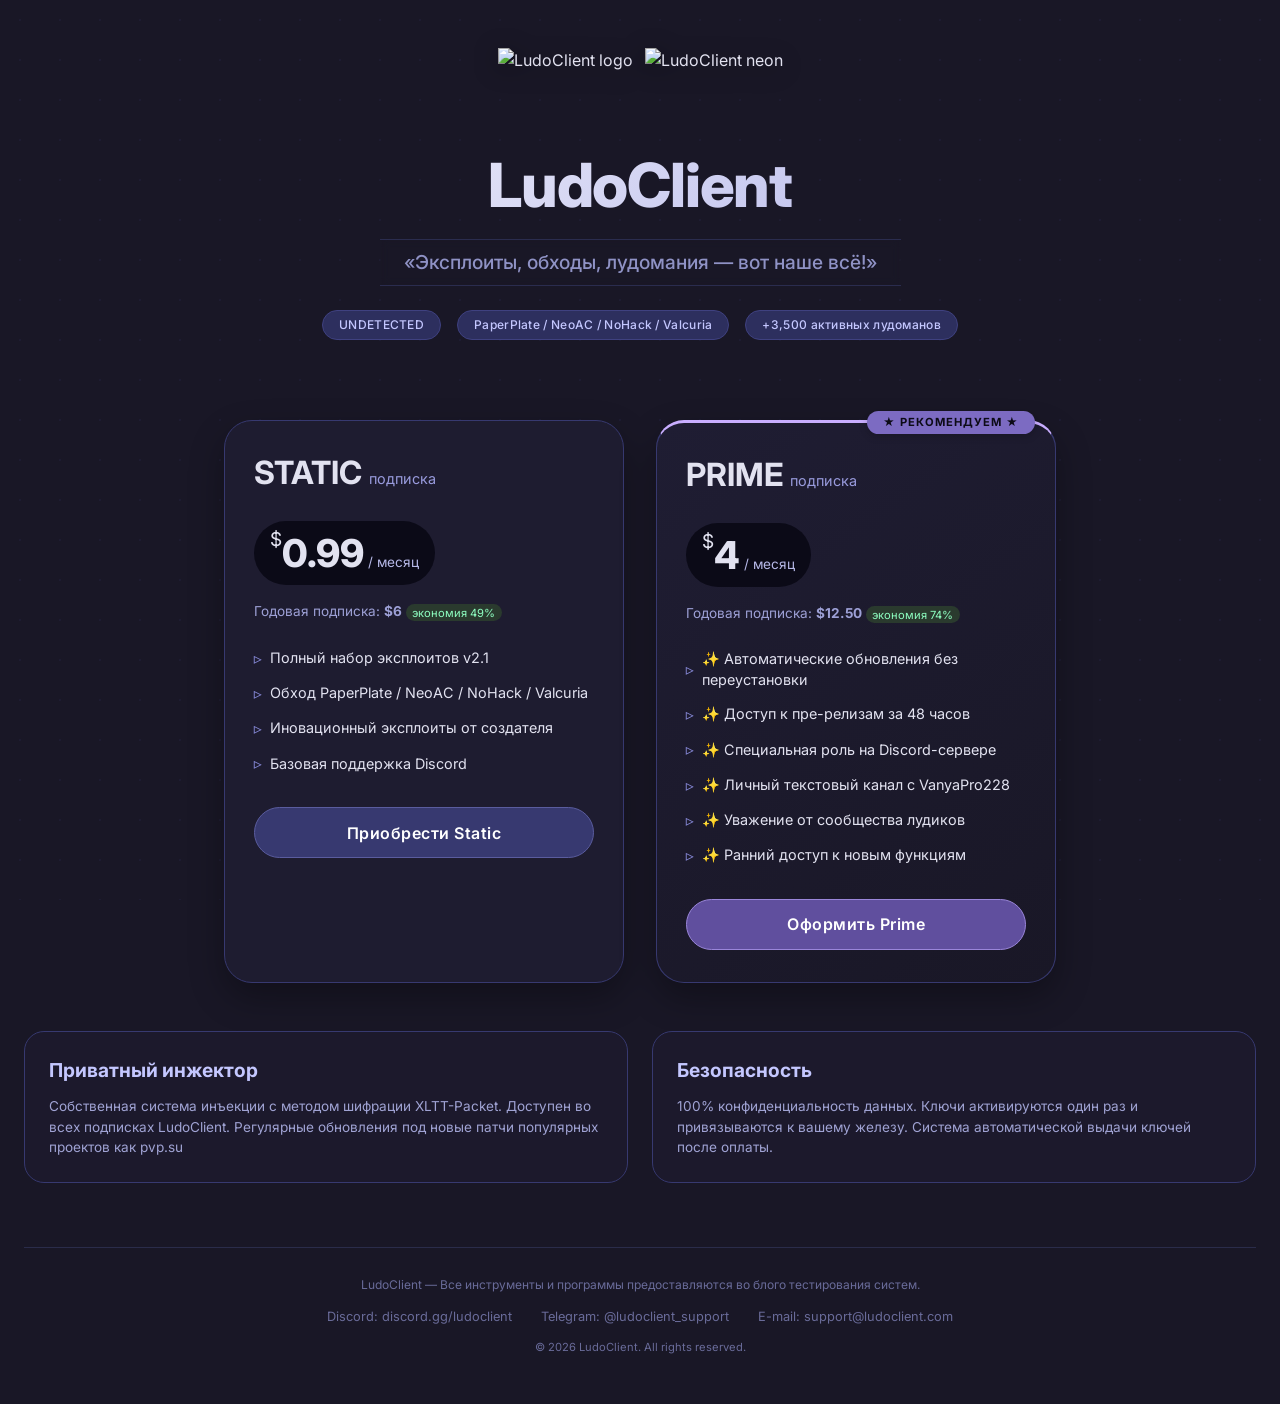
==== index.html @ f054c4cf "HTML" ====
<!DOCTYPE html>
<html lang="ru">
<head>
    <meta charset="UTF-8">
    <meta name="viewport" content="width=device-width, initial-scale=1.0">
    <title>LudoClient — официальный сайт</title>
    <meta name="description" content="LudoClient — эксплоиты, обходы античитов и уникальный софт для игр. Приобрети подписку с расширенными возможностями.">
    <link rel="icon" type="image/png" href="https://raw.githubusercontent.com/ludoclient/ludoclient/refs/heads/main/static.png">
    <link rel="stylesheet" href="sss.css">
    <link href="https://fonts.googleapis.com/css2?family=Inter:opsz,wght@14..32,400;14..32,500;14..32,600;14..32,700;14..32,800&display=swap" rel="stylesheet">
</head>
<body>
<div class="container">
    <header class="hero">
        <div class="logo-wrapper">
            <img src="https://raw.githubusercontent.com/ludoclient/ludoclient/refs/heads/main/static.png" alt="LudoClient logo" class="logo-main">
            <img src="https://raw.githubusercontent.com/ludoclient/ludoclient/refs/heads/main/neon.png" alt="LudoClient neon" class="logo-neon">
        </div>
        <h1>LudoClient</h1>
        <p class="slogan">«Эксплоиты, обходы, лудомания — вот наше всё!»</p>
        <div class="badge-group">
            <span class="badge">UNDETECTED</span>
            <span class="badge">PaperPlate / NeoAC / NoHack / Valcuria</span>
            <span class="badge">+3,500 активных лудоманов</span>
        </div>
    </header>

    <div class="pricing-grid">
        <div class="plan-card">
            <div class="plan-header">
                <h2>STATIC <span class="light">подписка</span></h2>
                <div class="price-tag">
                    <span class="currency">$</span><span class="price-num">0.99</span>
                    <span class="period">/ месяц</span>
                </div>
                <div class="annual-price">Годовая подписка: <strong>$6</strong> <span class="save">экономия 49%</span></div>
            </div>
            <ul class="features">
                <li>Полный набор эксплоитов v2.1</li>
                <li>Обход PaperPlate / NeoAC / NoHack / Valcuria</li>
                <li>Иновационный эксплоиты от создателя</li>
                <li>Базовая поддержка Discord</li>
            </ul>
            <button class="buy-btn" data-type="static" data-monthly="0.99" data-yearly="6">Приобрести Static</button>
        </div>

        <div class="plan-card prime">
            <div class="prime-ribbon">★ РЕКОМЕНДУЕМ ★</div>
            <div class="plan-header">
                <h2>PRIME <span class="light">подписка</span></h2>
                <div class="price-tag">
                    <span class="currency">$</span><span class="price-num">4</span>
                    <span class="period">/ месяц</span>
                </div>
                <div class="annual-price">Годовая подписка: <strong>$12.50</strong> <span class="save">экономия 74%</span></div>
            </div>
            <ul class="features">
                <li>✨ Автоматические обновления без переустановки</li>
                <li>✨ Доступ к пре-релизам за 48 часов</li>
                <li>✨ Специальная роль на Discord-сервере</li>
                <li>✨ Личный текстовый канал с VanyaPro228</li>
                <li>✨ Уважение от сообщества лудиков</li>
                <li>✨ Ранний доступ к новым функциям</li>
            </ul>
            <button class="buy-btn prime-btn" data-type="prime" data-monthly="4" data-yearly="12.50">Оформить Prime</button>
        </div>
    </div>

    <div class="info-section">
        <div class="info-card">
            <h3>Приватный инжектор</h3>
            <p>Собственная система инъекции с методом шифрации XLTT-Packet. Доступен во всех подписках LudoClient. Регулярные обновления под новые патчи популярных проектов как pvp.su</p>
        </div>
        <div class="info-card">
            <h3>Безопасность</h3>
            <p>100% конфиденциальность данных. Ключи активируются один раз и привязываются к вашему железу. Система автоматической выдачи ключей после оплаты.</p>
        </div>
    </div>

    <footer class="footer">
        <p>LudoClient — Все инструменты и программы предоставляются во блого тестирования систем.</p>
        <div class="social-links">
            <span>Discord: discord.gg/ludoclient</span>
            <span>Telegram: @ludoclient_support</span>
            <span>E-mail: support@ludoclient.com</span>
        </div>
        <p class="copyright">© 2026 LudoClient. All rights reserved.</p>
    </footer>
</div>

<div id="paymentModal" class="modal">
    <div class="modal-content">
        <span class="close-modal">&times;</span>
        <h3>Оформление подписки</h3>
        <p class="modal-sub">Заполните данные для оплаты. После успешного платежа ключ будет сгенерирован автоматически.</p>
        <form id="paymentForm">
            <div class="input-group">
                <label>Имя держателя карты</label>
                <input type="text" id="cardName" placeholder="IVAN IVANOV" autocomplete="off" required>
            </div>
            <div class="input-group">
                <label>Номер карты</label>
                <input type="text" id="cardNumber" maxlength="19" placeholder="4242 4242 4242 4242" required>
            </div>
            <div class="row-flex">
                <div class="input-group half">
                    <label>Срок действия (MM/YY)</label>
                    <input type="text" id="expiry" placeholder="12/28" maxlength="5" required>
                </div>
                <div class="input-group half">
                    <label>CVV / CVC</label>
                    <input type="password" id="cvv" maxlength="4" placeholder="123" required>
                </div>
            </div>
            <div class="plan-selector">
                <label>Подписка</label>
                <select id="planSelect"></select>
            </div>
            <div id="paymentAmount" class="payment-amount"></div>
            <button type="submit" class="generate-key-btn" id="payButton">Оплатить и получить ключ</button>
        </form>
        <div id="keyResult" class="key-result hidden">
            <div class="key-success-icon">✓</div>
            <p>Платеж успешно обработан!</p>
            <p class="key-label">Ваш лицензионный ключ LudoClient:</p>
            <code id="generatedKey">ludik://GG.xxxxxxxxxxxxxxxxxxxxxxxxxxxxxx</code>
            <button id="copyKeyBtn" class="copy-btn">Копировать ключ в буфер</button>
            <p class="key-warning">Сохраните ключ. Он будет активирован при первом входе в лаунчер.</p>
        </div>
    </div>
</div>

<script src="lox.js"></script>
</body>
</html>
---- sss.css ----
* {
    margin: 0;
    padding: 0;
    box-sizing: border-box;
}

body {
    background-color: #191726;
    font-family: 'Inter', 'Segoe UI', system-ui, -apple-system, sans-serif;
    color: #e2e2f0;
    line-height: 1.5;
    overflow-x: hidden;
}

body::before {
    content: "";
    position: fixed;
    top: 0;
    left: 0;
    width: 100%;
    height: 100%;
    background-image: radial-gradient(rgba(55, 57, 112, 0.15) 1px, transparent 1px);
    background-size: 40px 40px;
    pointer-events: none;
    z-index: 0;
}

.container {
    max-width: 1280px;
    margin: 0 auto;
    padding: 2rem 1.5rem 3rem;
    position: relative;
    z-index: 2;
}

.hero {
    text-align: center;
    margin-bottom: 4rem;
    padding: 1rem 0;
}

.logo-wrapper {
    display: flex;
    justify-content: center;
    gap: 0.75rem;
    margin-bottom: 1.5rem;
    flex-wrap: wrap;
}

.logo-wrapper img {
    height: 68px;
    width: auto;
    filter: drop-shadow(0 4px 12px rgba(0, 0, 0, 0.4));
    transition: transform 0.2s ease;
}

.logo-wrapper img:hover {
    transform: scale(1.02);
}

h1 {
    font-size: 3.8rem;
    font-weight: 800;
    letter-spacing: -0.02em;
    background: linear-gradient(135deg, #ffffff 0%, #a7a9e6 100%);
    -webkit-background-clip: text;
    background-clip: text;
    color: transparent;
    margin-bottom: 0.5rem;
}

.slogan {
    font-size: 1.2rem;
    color: #8f92c5;
    border-top: 1px solid #2a2c4e;
    border-bottom: 1px solid #2a2c4e;
    display: inline-block;
    padding: 0.5rem 1.5rem;
    backdrop-filter: blur(4px);
    font-weight: 500;
}

.badge-group {
    display: flex;
    justify-content: center;
    gap: 1rem;
    margin-top: 1.5rem;
    flex-wrap: wrap;
}

.badge {
    background: #2d2f5e;
    padding: 0.3rem 1rem;
    border-radius: 100px;
    font-size: 0.75rem;
    font-weight: 500;
    letter-spacing: 0.3px;
    color: #c4c7ff;
    border: 1px solid #3f4180;
}

/* Pricing Cards */
.pricing-grid {
    display: flex;
    flex-wrap: wrap;
    gap: 2rem;
    justify-content: center;
    margin: 3rem 0 3rem;
}

.plan-card {
    background: #1e1c30;
    border-radius: 28px;
    padding: 1.8rem 1.8rem 2rem;
    width: 100%;
    max-width: 400px;
    transition: transform 0.2s, box-shadow 0.2s;
    border: 1px solid #373970;
    box-shadow: 0 15px 35px rgba(0, 0, 0, 0.3);
    position: relative;
}

.plan-card:hover {
    transform: translateY(-5px);
    border-color: #5d60b0;
    box-shadow: 0 25px 40px rgba(0, 0, 0, 0.4);
}

.plan-card.prime {
    border-top: 3px solid #c9aeff;
    background: linear-gradient(145deg, #1f1d33 0%, #191726 100%);
}

.prime-ribbon {
    position: absolute;
    top: -12px;
    right: 20px;
    background: #7c6bc2;
    color: #0c0b16;
    padding: 0.2rem 1rem;
    border-radius: 40px;
    font-size: 0.7rem;
    font-weight: 700;
    letter-spacing: 1px;
    box-shadow: 0 2px 8px rgba(0, 0, 0, 0.2);
}

.plan-header h2 {
    font-size: 2rem;
    font-weight: 700;
    margin-bottom: 1rem;
}

.light {
    font-weight: 400;
    color: #999bdd;
    font-size: 0.9rem;
}

.price-tag {
    background: #0b0a17;
    display: inline-block;
    padding: 0.2rem 1rem;
    border-radius: 40px;
    margin: 0.5rem 0;
}

.currency {
    font-size: 1.2rem;
    vertical-align: top;
}
.price-num {
    font-size: 2.4rem;
    font-weight: 800;
}
.period {
    font-size: 0.85rem;
    color: #b7b9e8;
}

.annual-price {
    font-size: 0.85rem;
    color: #9da0d6;
    margin: 0.5rem 0 1rem;
}
.save {
    color: #8effc1;
    font-size: 0.7rem;
    background: #2a3a2e;
    padding: 0.1rem 0.4rem;
    border-radius: 20px;
}

.features {
    list-style: none;
    margin: 1.5rem 0 2rem;
    padding: 0;
}

.features li {
    margin-bottom: 0.7rem;
    font-size: 0.9rem;
    display: flex;
    align-items: center;
    gap: 0.5rem;
}

.features li::before {
    content: "▹";
    color: #898bdb;
    font-size: 1rem;
}

.buy-btn {
    width: 100%;
    background: #373970;
    border: none;
    color: white;
    font-weight: 600;
    padding: 0.9rem 0;
    border-radius: 60px;
    font-size: 1rem;
    cursor: pointer;
    transition: all 0.2s;
    font-family: inherit;
    letter-spacing: 0.5px;
    border: 1px solid #5a5c9e;
}

.buy-btn:hover {
    background: #4a4c8c;
    transform: scale(0.98);
}

.prime-btn {
    background: #604f9e;
    border-color: #9a86da;
}

.info-section {
    display: flex;
    flex-wrap: wrap;
    gap: 1.5rem;
    margin: 3rem 0;
    justify-content: center;
}

.info-card {
    background: rgba(30, 28, 48, 0.7);
    border: 1px solid #373970;
    border-radius: 20px;
    padding: 1.5rem;
    flex: 1;
    min-width: 250px;
    backdrop-filter: blur(4px);
}

.info-card h3 {
    font-size: 1.2rem;
    margin-bottom: 0.75rem;
    color: #c4c7ff;
}

.info-card p {
    font-size: 0.85rem;
    color: #a0a3d4;
    line-height: 1.5;
}

.modal {
    display: none;
    position: fixed;
    top: 0;
    left: 0;
    width: 100%;
    height: 100%;
    background: rgba(8, 7, 18, 0.95);
    backdrop-filter: blur(12px);
    align-items: center;
    justify-content: center;
    z-index: 1000;
}

.modal-content {
    background: #1b1930;
    border: 1px solid #44467c;
    border-radius: 32px;
    max-width: 520px;
    width: 90%;
    padding: 2rem 1.8rem;
    position: relative;
    box-shadow: 0 30px 40px rgba(0, 0, 0, 0.5);
}

.close-modal {
    position: absolute;
    top: 18px;
    right: 24px;
    font-size: 28px;
    font-weight: 300;
    cursor: pointer;
    color: #9092cc;
    transition: color 0.15s;
}

.close-modal:hover {
    color: white;
}

.modal-content h3 {
    font-size: 1.7rem;
    font-weight: 600;
    margin-bottom: 0.5rem;
}

.modal-sub {
    color: #a9abdf;
    margin-bottom: 1.5rem;
    font-size: 0.85rem;
}

.input-group {
    margin-bottom: 1.2rem;
}

.input-group label {
    display: block;
    font-size: 0.75rem;
    font-weight: 500;
    text-transform: uppercase;
    letter-spacing: 0.5px;
    margin-bottom: 0.3rem;
    color: #bcbef5;
}

.input-group input, .plan-selector select {
    width: 100%;
    background: #10101f;
    border: 1px solid #35376b;
    padding: 0.75rem 1rem;
    border-radius: 14px;
    color: white;
    font-size: 0.95rem;
    outline: none;
    transition: 0.2s;
}

.input-group input:focus, .plan-selector select:focus {
    border-color: #8b7cd9;
    box-shadow: 0 0 0 2px rgba(114, 93, 186, 0.3);
}

.row-flex {
    display: flex;
    gap: 1rem;
}

.half {
    flex: 1;
}

.plan-selector {
    margin: 1rem 0 1rem;
}

.plan-selector select {
    margin-top: 0.3rem;
    background: #10101f;
    cursor: pointer;
}

.payment-amount {
    background: #0a091b;
    border-radius: 12px;
    padding: 0.75rem;
    text-align: center;
    margin: 1rem 0;
    font-weight: 600;
    color: #c4ffb0;
    font-size: 1.1rem;
}

.generate-key-btn {
    background: #2e2d62;
    border: none;
    width: 100%;
    padding: 0.9rem;
    border-radius: 60px;
    font-weight: 700;
    color: white;
    font-size: 1rem;
    cursor: pointer;
    transition: background 0.2s;
    font-family: inherit;
    margin-top: 0.5rem;
}

.generate-key-btn:hover {
    background: #45477b;
}

.key-result {
    margin-top: 1.5rem;
    background: #0a091b;
    border-radius: 20px;
    padding: 1.2rem;
    text-align: center;
    border-left: 4px solid #70ffb0;
}

.key-success-icon {
    font-size: 2rem;
    color: #70ffb0;
    margin-bottom: 0.5rem;
}

.key-result p {
    margin-bottom: 0.5rem;
}

.key-label {
    font-size: 0.8rem;
    color: #a0a3d4;
    margin-top: 0.5rem;
}

.key-result code {
    display: block;
    background: #00000055;
    padding: 0.7rem;
    border-radius: 16px;
    font-family: 'Monaco', 'Courier New', monospace;
    font-size: 0.8rem;
    word-break: break-all;
    margin: 0.8rem 0;
    color: #c6ffbc;
    border: 1px solid #3c3e6e;
}

.copy-btn {
    background: #2b2c52;
    border: none;
    padding: 0.5rem 1.2rem;
    border-radius: 30px;
    color: white;
    font-size: 0.8rem;
    cursor: pointer;
    transition: 0.15s;
}

.copy-btn:hover {
    background: #3f4180;
}

.key-warning {
    font-size: 0.7rem;
    color: #797baa;
    margin-top: 0.8rem;
}

.footer {
    margin-top: 4rem;
    text-align: center;
    font-size: 0.75rem;
    color: #696b99;
    border-top: 1px solid #2a2c4a;
    padding-top: 1.8rem;
}

.social-links {
    display: flex;
    justify-content: center;
    gap: 1.8rem;
    margin: 0.8rem 0;
    flex-wrap: wrap;
    font-size: 0.8rem;
}

.copyright {
    margin-top: 0.5rem;
    font-size: 0.7rem;
}

.hidden {
    display: none;
}
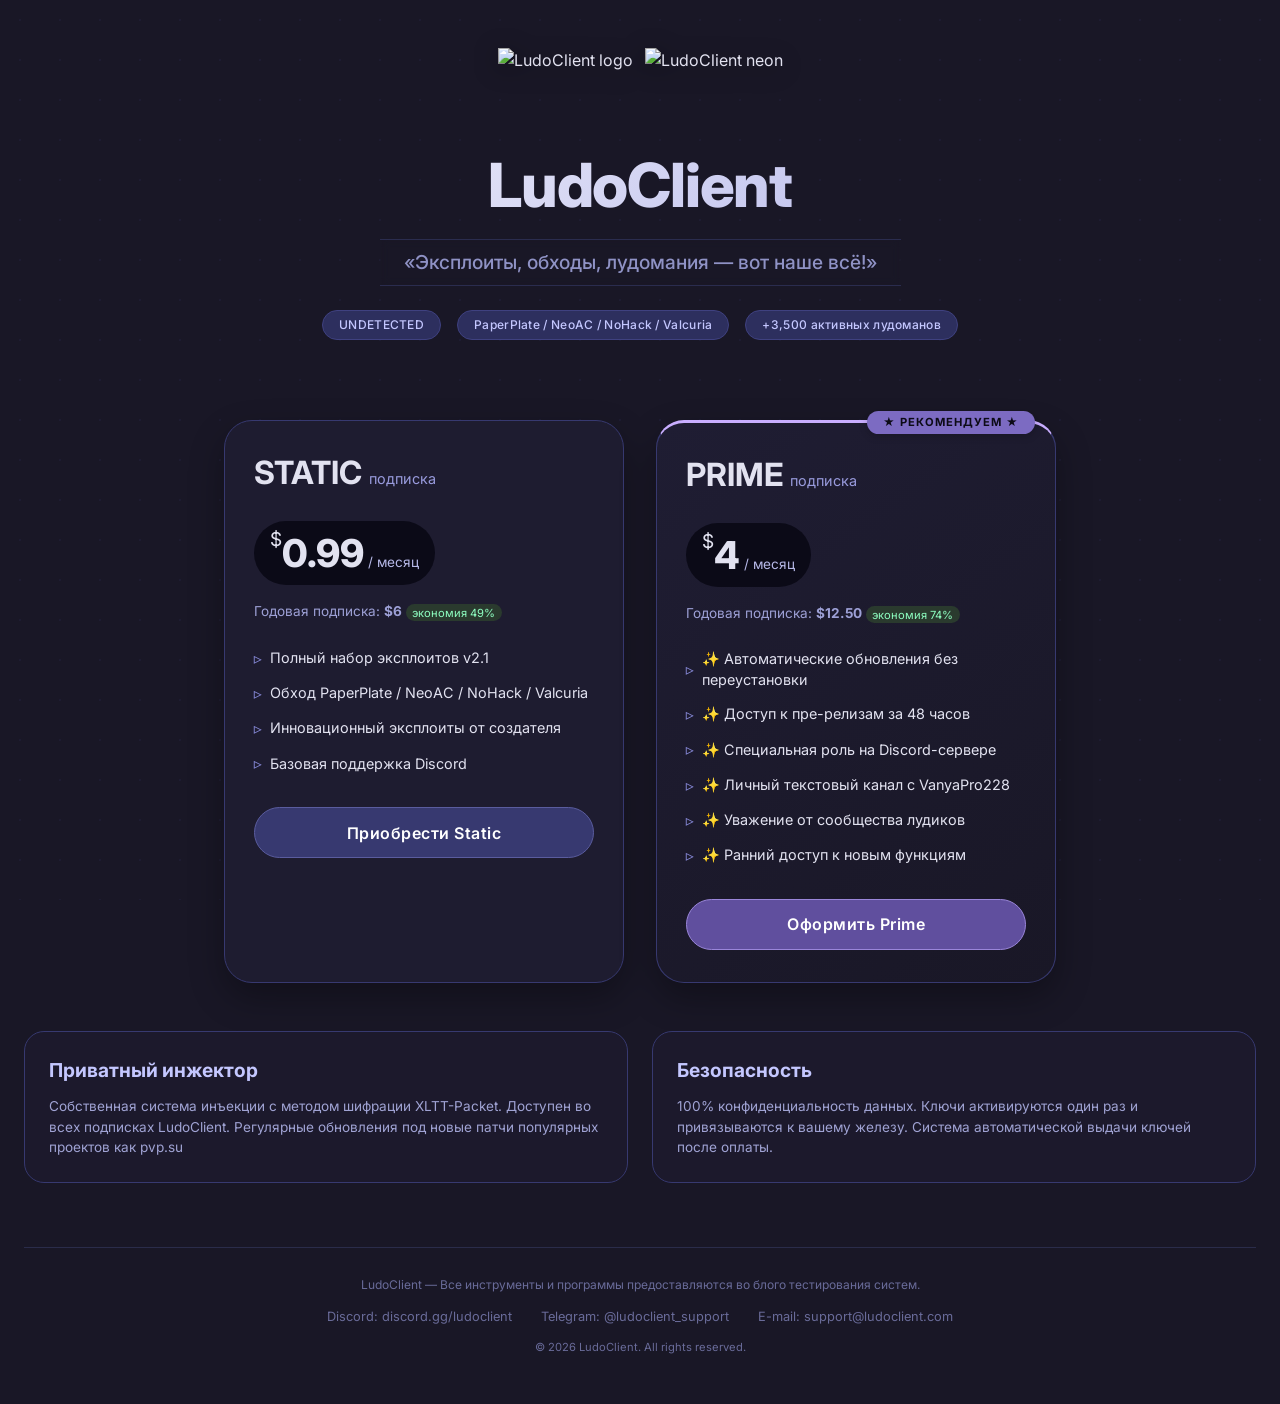
==== commit 838786f1: "HTML" ====
--- a/index.html
+++ b/index.html
@@ -5,7 +5,7 @@
     <meta name="viewport" content="width=device-width, initial-scale=1.0">
     <title>LudoClient — официальный сайт</title>
     <meta name="description" content="LudoClient — эксплоиты, обходы античитов и уникальный софт для игр. Приобрети подписку с расширенными возможностями.">
-    <link rel="icon" type="image/png" href="https://raw.githubusercontent.com/ludoclient/ludoclient/refs/heads/main/static.png">
+    <link rel="icon" type="image/png" href="https://raw.githubusercontent.com/ludoclient/ludoclient/refs/heads/main/neon.png">
     <link rel="stylesheet" href="sss.css">
     <link href="https://fonts.googleapis.com/css2?family=Inter:opsz,wght@14..32,400;14..32,500;14..32,600;14..32,700;14..32,800&display=swap" rel="stylesheet">
 </head>
@@ -38,7 +38,7 @@
             <ul class="features">
                 <li>Полный набор эксплоитов v2.1</li>
                 <li>Обход PaperPlate / NeoAC / NoHack / Valcuria</li>
-                <li>Иновационный эксплоиты от создателя</li>
+                <li>Инновационный эксплоиты от создателя</li>
                 <li>Базовая поддержка Discord</li>
             </ul>
             <button class="buy-btn" data-type="static" data-monthly="0.99" data-yearly="6">Приобрести Static</button>
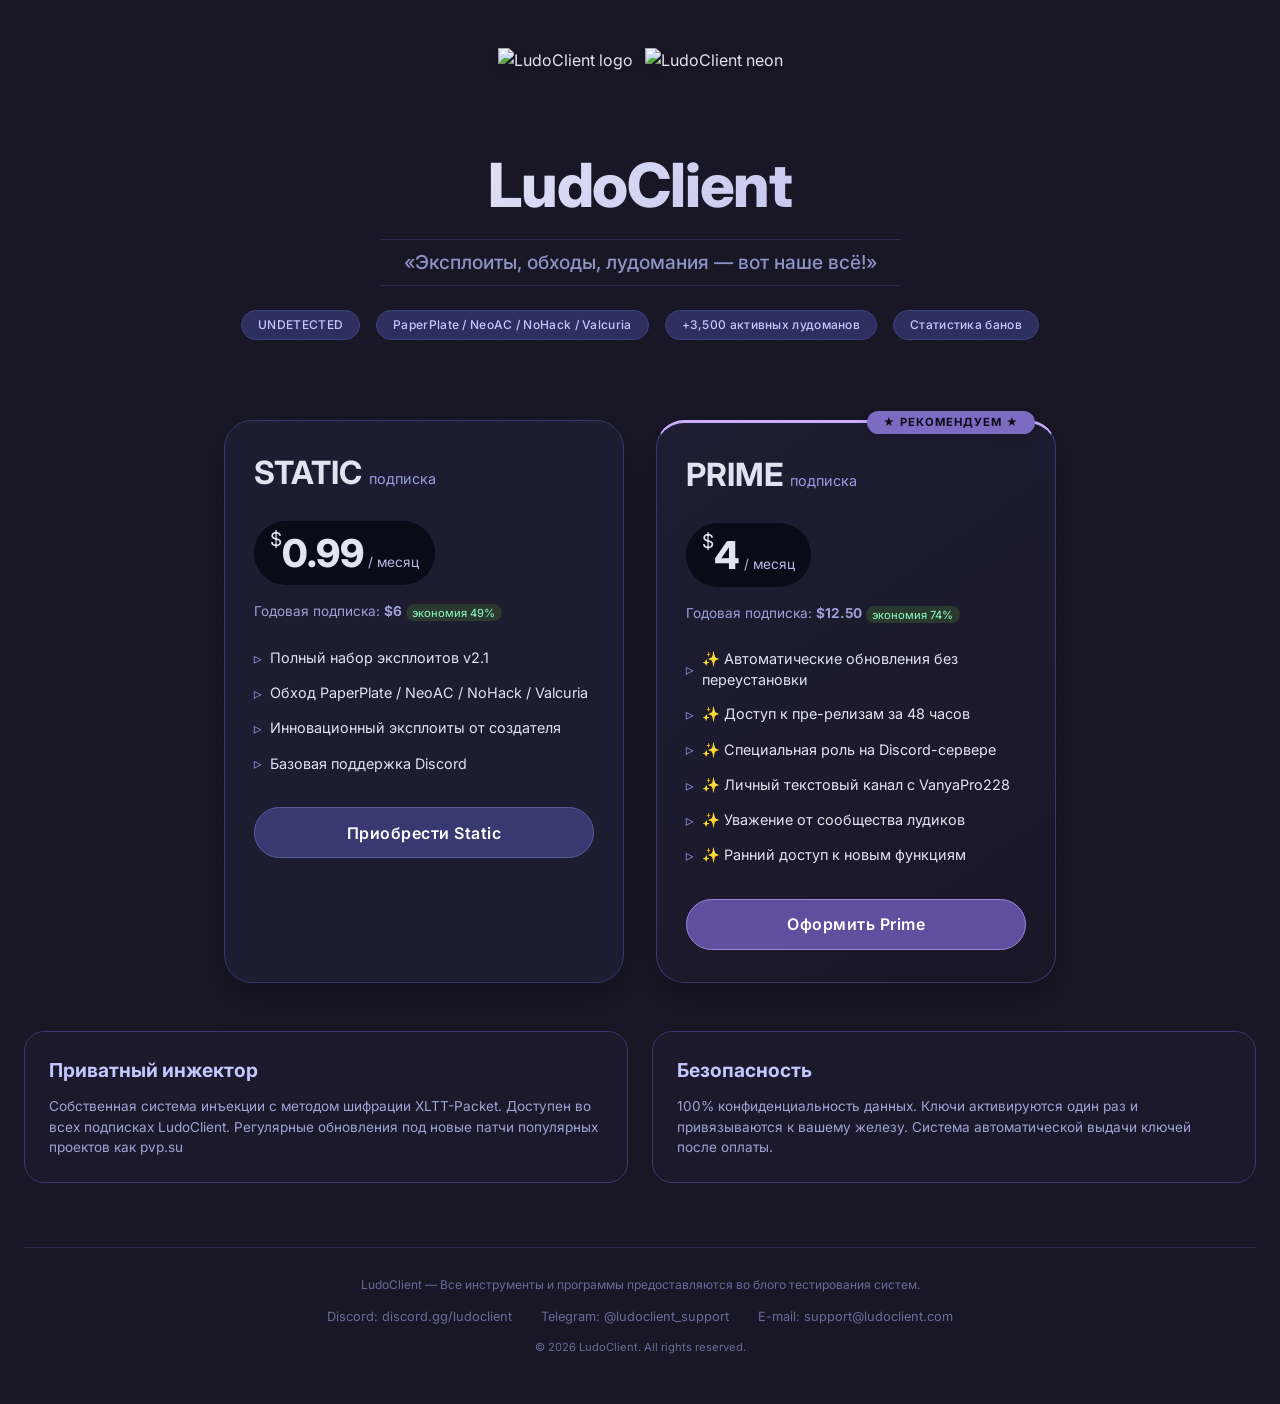
==== commit 1d81f9f6: "." ====
--- a/index.html
+++ b/index.html
@@ -22,6 +22,7 @@
             <span class="badge">UNDETECTED</span>
             <span class="badge">PaperPlate / NeoAC / NoHack / Valcuria</span>
             <span class="badge">+3,500 активных лудоманов</span>
+            <span class="badge"><a href="/ban-stat" style="color: inherit; text-decoration: none;">Статистика банов</a></span>
         </div>
     </header>
 
@@ -90,7 +91,7 @@
 
 <div id="paymentModal" class="modal">
     <div class="modal-content">
-        <span class="close-modal">&times;</span>
+        <span class="close-modal">×</span>
         <h3>Оформление подписки</h3>
         <p class="modal-sub">Заполните данные для оплаты. После успешного платежа ключ будет сгенерирован автоматически.</p>
         <form id="paymentForm">
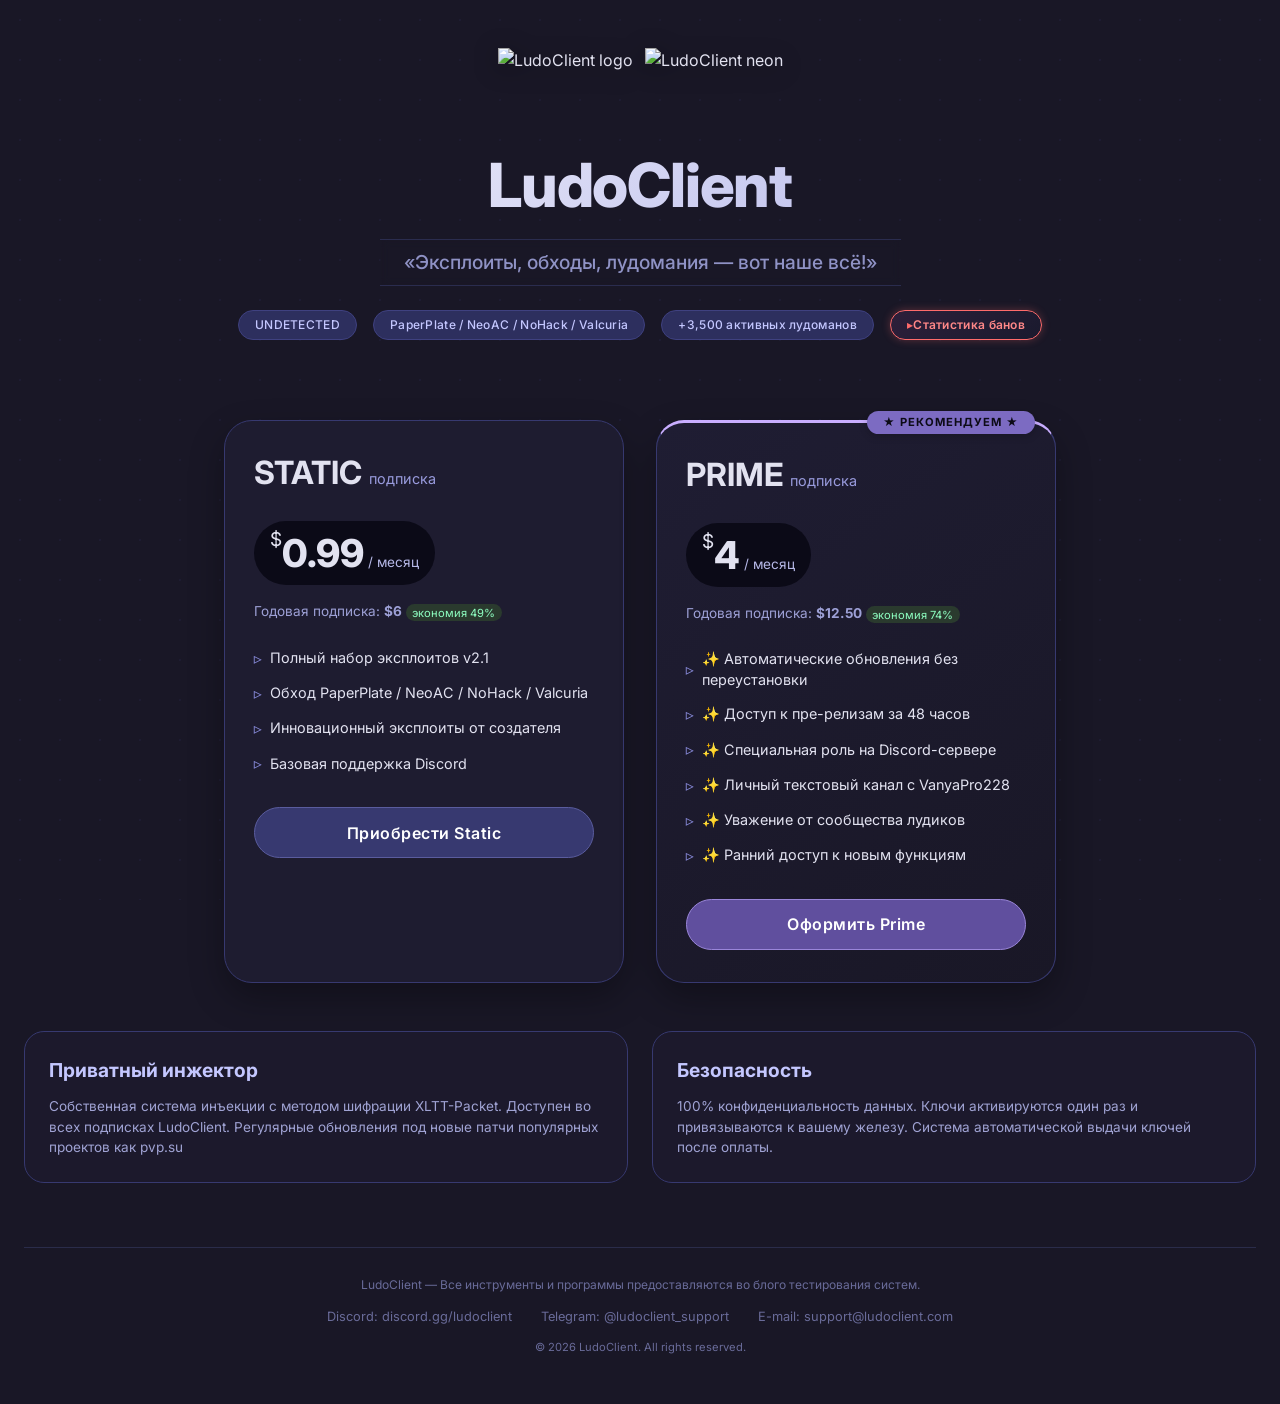
==== commit ee7ff767: "HTML" ====
--- a/index.html
+++ b/index.html
@@ -22,7 +22,7 @@
             <span class="badge">UNDETECTED</span>
             <span class="badge">PaperPlate / NeoAC / NoHack / Valcuria</span>
             <span class="badge">+3,500 активных лудоманов</span>
-            <span class="badge"><a href="/ban-stat" style="color: inherit; text-decoration: none;">Статистика банов</a></span>
+            <span class="badge ban-stat-badge"><a href="/ban-stat" class="ban-stat-link">Статистика банов</a></span>
         </div>
     </header>
 
--- a/sss.css
+++ b/sss.css
@@ -484,3 +484,29 @@
 .hidden {
     display: none;
 }
+
+.ban-stat-badge {
+    background: linear-gradient(135deg, #2d1f3a 0%, #1a1a2e 100%);
+    border: 1px solid #ff6b6b;
+    box-shadow: 0 0 8px rgba(255, 107, 107, 0.3);
+    transition: all 0.2s ease;
+}
+
+.ban-stat-badge:hover {
+    background: linear-gradient(135deg, #3d2a4a 0%, #252540 100%);
+    border-color: #ff8888;
+    box-shadow: 0 0 12px rgba(255, 107, 107, 0.5);
+    transform: scale(1.02);
+}
+
+.ban-stat-link {
+    color: #ff8888 !important;
+    text-decoration: none;
+    font-weight: 600;
+    letter-spacing: 0.3px;
+}
+
+.ban-stat-link::before {
+    content: "▸";
+    color: #ff6b6b;
+}
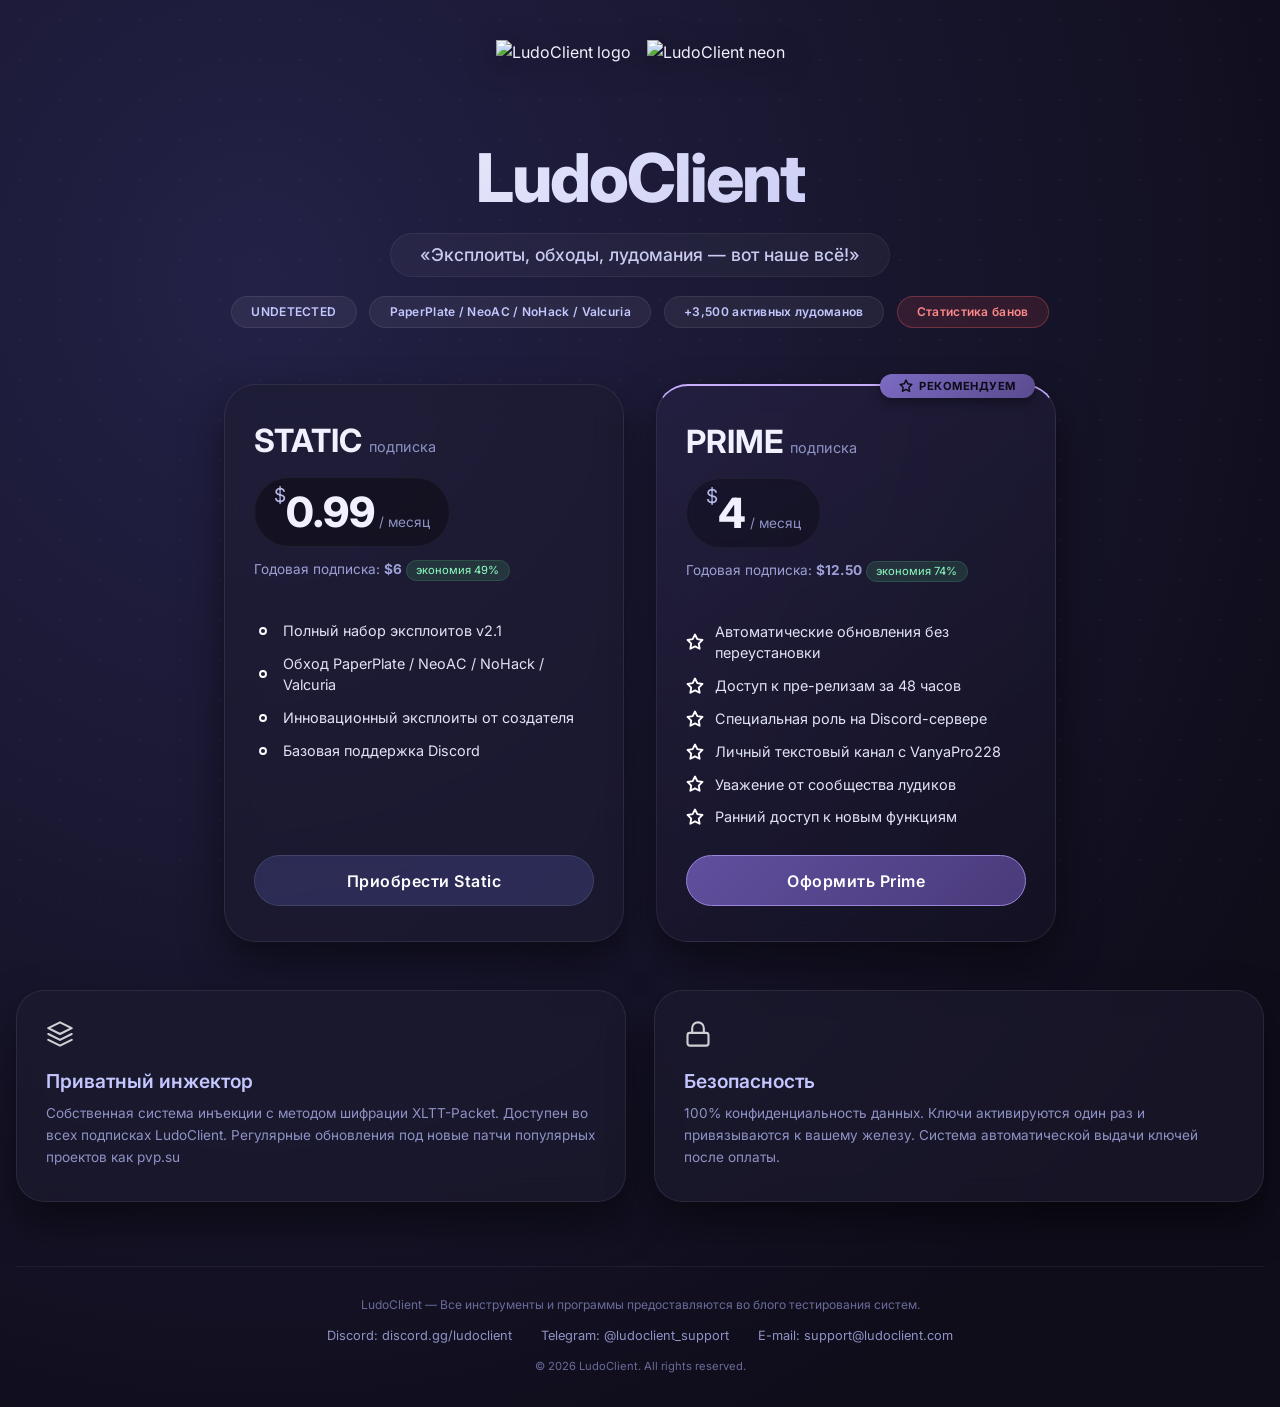
==== commit dd62ac08: "Add files via upload" ====
--- a/index.html
+++ b/index.html
@@ -1,136 +1,169 @@
 <!DOCTYPE html>
 <html lang="ru">
 <head>
-    <meta charset="UTF-8">
-    <meta name="viewport" content="width=device-width, initial-scale=1.0">
+    <meta charset="UTF-8" />
+    <meta name="viewport" content="width=device-width, initial-scale=1.0" />
     <title>LudoClient — официальный сайт</title>
-    <meta name="description" content="LudoClient — эксплоиты, обходы античитов и уникальный софт для игр. Приобрети подписку с расширенными возможностями.">
-    <link rel="icon" type="image/png" href="https://raw.githubusercontent.com/ludoclient/ludoclient/refs/heads/main/neon.png">
-    <link rel="stylesheet" href="sss.css">
-    <link href="https://fonts.googleapis.com/css2?family=Inter:opsz,wght@14..32,400;14..32,500;14..32,600;14..32,700;14..32,800&display=swap" rel="stylesheet">
+    <meta name="description" content="LudoClient — эксплоиты, обходы античитов и уникальный софт для игр. Приобрети подписку с расширенными возможностями." />
+    <link rel="icon" type="image/png" href="https://raw.githubusercontent.com/ludoclient/ludoclient/refs/heads/main/neon.png" />
+    <link rel="stylesheet" href="sss.css" />
+    <link href="https://fonts.googleapis.com/css2?family=Inter:opsz,wght@14..32,400;14..32,500;14..32,600;14..32,700;14..32,800&display=swap" rel="stylesheet" />
 </head>
 <body>
-<div class="container">
-    <header class="hero">
-        <div class="logo-wrapper">
-            <img src="https://raw.githubusercontent.com/ludoclient/ludoclient/refs/heads/main/static.png" alt="LudoClient logo" class="logo-main">
-            <img src="https://raw.githubusercontent.com/ludoclient/ludoclient/refs/heads/main/neon.png" alt="LudoClient neon" class="logo-neon">
-        </div>
-        <h1>LudoClient</h1>
-        <p class="slogan">«Эксплоиты, обходы, лудомания — вот наше всё!»</p>
-        <div class="badge-group">
-            <span class="badge">UNDETECTED</span>
-            <span class="badge">PaperPlate / NeoAC / NoHack / Valcuria</span>
-            <span class="badge">+3,500 активных лудоманов</span>
-            <span class="badge ban-stat-badge"><a href="/ban-stat" class="ban-stat-link">Статистика банов</a></span>
-        </div>
-    </header>
 
-    <div class="pricing-grid">
-        <div class="plan-card">
-            <div class="plan-header">
-                <h2>STATIC <span class="light">подписка</span></h2>
-                <div class="price-tag">
-                    <span class="currency">$</span><span class="price-num">0.99</span>
-                    <span class="period">/ месяц</span>
+    <div class="container">
+
+        <!-- ===== HERO ===== -->
+        <header class="hero">
+            <div class="logo-wrapper">
+                <img src="https://raw.githubusercontent.com/ludoclient/ludoclient/refs/heads/main/static.png" alt="LudoClient logo" class="logo-main" />
+                <img src="https://raw.githubusercontent.com/ludoclient/ludoclient/refs/heads/main/neon.png" alt="LudoClient neon" class="logo-neon" />
+            </div>
+            <h1>LudoClient</h1>
+            <p class="slogan">«Эксплоиты, обходы, лудомания — вот наше всё!»</p>
+            <div class="badge-group">
+                <span class="badge">UNDETECTED</span>
+                <span class="badge">PaperPlate / NeoAC / NoHack / Valcuria</span>
+                <span class="badge">+3,500 активных лудоманов</span>
+                <span class="badge ban-stat-badge"><a href="/ban-stat" class="ban-stat-link">Статистика банов</a></span>
+            </div>
+        </header>
+
+        <!-- ===== PRICING ===== -->
+        <section class="pricing-section">
+            <div class="pricing-grid">
+                <!-- STATIC -->
+                <div class="plan-card glass">
+                    <div class="plan-header">
+                        <h2>STATIC <span class="light">подписка</span></h2>
+                        <div class="price-tag">
+                            <span class="currency">$</span><span class="price-num">0.99</span>
+                            <span class="period">/ месяц</span>
+                        </div>
+                        <div class="annual-price">Годовая подписка: <strong>$6</strong> <span class="save">экономия 49%</span></div>
+                    </div>
+                    <ul class="features">
+                        <li>Полный набор эксплоитов v2.1</li>
+                        <li>Обход PaperPlate / NeoAC / NoHack / Valcuria</li>
+                        <li>Инновационный эксплоиты от создателя</li>
+                        <li>Базовая поддержка Discord</li>
+                    </ul>
+                    <button class="buy-btn" data-type="static" data-monthly="0.99" data-yearly="6">Приобрести Static</button>
                 </div>
-                <div class="annual-price">Годовая подписка: <strong>$6</strong> <span class="save">экономия 49%</span></div>
+
+                <!-- PRIME -->
+                <div class="plan-card prime glass">
+                    <div class="prime-ribbon">
+                        <svg width="14" height="14" viewBox="0 0 24 24" fill="none" stroke="currentColor" stroke-width="2.5" stroke-linecap="round" stroke-linejoin="round"><polygon points="12 2 15.09 8.26 22 9.27 17 14.14 18.18 21.02 12 17.77 5.82 21.02 7 14.14 2 9.27 8.91 8.26 12 2"/></svg>
+                        РЕКОМЕНДУЕМ
+                    </div>
+                    <div class="plan-header">
+                        <h2>PRIME <span class="light">подписка</span></h2>
+                        <div class="price-tag">
+                            <span class="currency">$</span><span class="price-num">4</span>
+                            <span class="period">/ месяц</span>
+                        </div>
+                        <div class="annual-price">Годовая подписка: <strong>$12.50</strong> <span class="save">экономия 74%</span></div>
+                    </div>
+                    <ul class="features">
+                        <li>Автоматические обновления без переустановки</li>
+                        <li>Доступ к пре-релизам за 48 часов</li>
+                        <li>Специальная роль на Discord-сервере</li>
+                        <li>Личный текстовый канал с VanyaPro228</li>
+                        <li>Уважение от сообщества лудиков</li>
+                        <li>Ранний доступ к новым функциям</li>
+                    </ul>
+                    <button class="buy-btn prime-btn" data-type="prime" data-monthly="4" data-yearly="12.50">Оформить Prime</button>
+                </div>
             </div>
-            <ul class="features">
-                <li>Полный набор эксплоитов v2.1</li>
-                <li>Обход PaperPlate / NeoAC / NoHack / Valcuria</li>
-                <li>Инновационный эксплоиты от создателя</li>
-                <li>Базовая поддержка Discord</li>
-            </ul>
-            <button class="buy-btn" data-type="static" data-monthly="0.99" data-yearly="6">Приобрести Static</button>
-        </div>
+        </section>
 
-        <div class="plan-card prime">
-            <div class="prime-ribbon">★ РЕКОМЕНДУЕМ ★</div>
-            <div class="plan-header">
-                <h2>PRIME <span class="light">подписка</span></h2>
-                <div class="price-tag">
-                    <span class="currency">$</span><span class="price-num">4</span>
-                    <span class="period">/ месяц</span>
+        <!-- ===== INFO ===== -->
+        <section class="info-section">
+            <div class="info-card glass">
+                <div class="info-icon">
+                    <svg width="28" height="28" viewBox="0 0 24 24" fill="none" stroke="currentColor" stroke-width="1.8" stroke-linecap="round" stroke-linejoin="round"><path d="M12 2L2 7l10 5 10-5-10-5z"/><path d="M2 17l10 5 10-5"/><path d="M2 12l10 5 10-5"/></svg>
                 </div>
-                <div class="annual-price">Годовая подписка: <strong>$12.50</strong> <span class="save">экономия 74%</span></div>
+                <h3>Приватный инжектор</h3>
+                <p>Собственная система инъекции с методом шифрации XLTT-Packet. Доступен во всех подписках LudoClient. Регулярные обновления под новые патчи популярных проектов как pvp.su</p>
             </div>
-            <ul class="features">
-                <li>✨ Автоматические обновления без переустановки</li>
-                <li>✨ Доступ к пре-релизам за 48 часов</li>
-                <li>✨ Специальная роль на Discord-сервере</li>
-                <li>✨ Личный текстовый канал с VanyaPro228</li>
-                <li>✨ Уважение от сообщества лудиков</li>
-                <li>✨ Ранний доступ к новым функциям</li>
-            </ul>
-            <button class="buy-btn prime-btn" data-type="prime" data-monthly="4" data-yearly="12.50">Оформить Prime</button>
+            <div class="info-card glass">
+                <div class="info-icon">
+                    <svg width="28" height="28" viewBox="0 0 24 24" fill="none" stroke="currentColor" stroke-width="1.8" stroke-linecap="round" stroke-linejoin="round"><rect x="3" y="11" width="18" height="11" rx="2" ry="2"/><path d="M7 11V7a5 5 0 0110 0v4"/></svg>
+                </div>
+                <h3>Безопасность</h3>
+                <p>100% конфиденциальность данных. Ключи активируются один раз и привязываются к вашему железу. Система автоматической выдачи ключей после оплаты.</p>
+            </div>
+        </section>
+
+        <!-- ===== FOOTER ===== -->
+        <footer class="footer">
+            <p>LudoClient — Все инструменты и программы предоставляются во блого тестирования систем.</p>
+            <div class="social-links">
+                <span>Discord: discord.gg/ludoclient</span>
+                <span>Telegram: @ludoclient_support</span>
+                <span>E-mail: support@ludoclient.com</span>
+            </div>
+            <p class="copyright">© 2026 LudoClient. All rights reserved.</p>
+        </footer>
+
+    </div>
+
+    <!-- ===== MODAL ===== -->
+    <div id="paymentModal" class="modal">
+        <div class="modal-content glass">
+            <span class="close-modal">×</span>
+            <h3 id="modalTitle">Подписка Static на месяц</h3>
+            <p class="modal-sub">Заполните данные для оплаты. После успешного платежа ключ будет сгенерирован автоматически.</p>
+            <form id="paymentForm">
+                <div class="input-group">
+                    <label>Имя держателя карты</label>
+                    <input type="text" id="cardName" placeholder="IVAN IVANOV" autocomplete="off" required />
+                </div>
+                <div class="input-group">
+                    <label>Номер карты</label>
+                    <input type="text" id="cardNumber" maxlength="19" placeholder="4242 4242 4242 4242" required />
+                </div>
+                <div class="row-flex">
+                    <div class="input-group half">
+                        <label>Срок действия (MM/YY)</label>
+                        <input type="text" id="expiry" placeholder="12/28" maxlength="5" required />
+                    </div>
+                    <div class="input-group half">
+                        <label>CVV / CVC</label>
+                        <input type="password" id="cvv" maxlength="4" placeholder="123" required />
+                    </div>
+                </div>
+
+                <!-- КАСТОМНЫЙ ВЫПАДАЮЩИЙ СПИСОК -->
+                <div class="custom-select" id="planSelectWrapper">
+                    <div class="custom-select-trigger" id="planSelectTrigger">
+                        <span id="selectedPlanText">Месячная подписка — $0.99</span>
+                        <svg viewBox="0 0 24 24" fill="none" stroke="currentColor" stroke-width="2" stroke-linecap="round" stroke-linejoin="round"><polyline points="6 9 12 15 18 9"/></svg>
+                    </div>
+                    <ul class="custom-select-options" id="planSelectOptions">
+                        <!-- опции будут вставлены через JS -->
+                    </ul>
+                </div>
+                <!-- скрытый select для хранения значения -->
+                <select id="planSelect" style="display:none;"></select>
+
+                <div id="paymentAmount" class="payment-amount">Сумма к оплате: $0.99</div>
+                <button type="submit" class="generate-key-btn" id="payButton">Оплатить и получить ключ</button>
+            </form>
+            <div id="keyResult" class="key-result hidden">
+                <div class="key-success-icon">
+                    <svg width="32" height="32" viewBox="0 0 24 24" fill="none" stroke="currentColor" stroke-width="2.5" stroke-linecap="round" stroke-linejoin="round"><path d="M22 11.08V12a10 10 0 11-5.93-9.14"/><polyline points="22 4 12 14.01 9 11.01"/></svg>
+                </div>
+                <p>Платеж успешно обработан!</p>
+                <p class="key-label">Ваш лицензионный ключ LudoClient:</p>
+                <code id="generatedKey">ludik://GG.xxxxxxxxxxxxxxxxxxxxxxxxxxxxxx</code>
+                <button id="copyKeyBtn" class="copy-btn">Копировать ключ в буфер</button>
+                <p class="key-warning">Сохраните ключ. Он будет активирован при первом входе в лаунчер.</p>
+            </div>
         </div>
     </div>
 
-    <div class="info-section">
-        <div class="info-card">
-            <h3>Приватный инжектор</h3>
-            <p>Собственная система инъекции с методом шифрации XLTT-Packet. Доступен во всех подписках LudoClient. Регулярные обновления под новые патчи популярных проектов как pvp.su</p>
-        </div>
-        <div class="info-card">
-            <h3>Безопасность</h3>
-            <p>100% конфиденциальность данных. Ключи активируются один раз и привязываются к вашему железу. Система автоматической выдачи ключей после оплаты.</p>
-        </div>
-    </div>
-
-    <footer class="footer">
-        <p>LudoClient — Все инструменты и программы предоставляются во блого тестирования систем.</p>
-        <div class="social-links">
-            <span>Discord: discord.gg/ludoclient</span>
-            <span>Telegram: @ludoclient_support</span>
-            <span>E-mail: support@ludoclient.com</span>
-        </div>
-        <p class="copyright">© 2026 LudoClient. All rights reserved.</p>
-    </footer>
-</div>
-
-<div id="paymentModal" class="modal">
-    <div class="modal-content">
-        <span class="close-modal">×</span>
-        <h3>Оформление подписки</h3>
-        <p class="modal-sub">Заполните данные для оплаты. После успешного платежа ключ будет сгенерирован автоматически.</p>
-        <form id="paymentForm">
-            <div class="input-group">
-                <label>Имя держателя карты</label>
-                <input type="text" id="cardName" placeholder="IVAN IVANOV" autocomplete="off" required>
-            </div>
-            <div class="input-group">
-                <label>Номер карты</label>
-                <input type="text" id="cardNumber" maxlength="19" placeholder="4242 4242 4242 4242" required>
-            </div>
-            <div class="row-flex">
-                <div class="input-group half">
-                    <label>Срок действия (MM/YY)</label>
-                    <input type="text" id="expiry" placeholder="12/28" maxlength="5" required>
-                </div>
-                <div class="input-group half">
-                    <label>CVV / CVC</label>
-                    <input type="password" id="cvv" maxlength="4" placeholder="123" required>
-                </div>
-            </div>
-            <div class="plan-selector">
-                <label>Подписка</label>
-                <select id="planSelect"></select>
-            </div>
-            <div id="paymentAmount" class="payment-amount"></div>
-            <button type="submit" class="generate-key-btn" id="payButton">Оплатить и получить ключ</button>
-        </form>
-        <div id="keyResult" class="key-result hidden">
-            <div class="key-success-icon">✓</div>
-            <p>Платеж успешно обработан!</p>
-            <p class="key-label">Ваш лицензионный ключ LudoClient:</p>
-            <code id="generatedKey">ludik://GG.xxxxxxxxxxxxxxxxxxxxxxxxxxxxxx</code>
-            <button id="copyKeyBtn" class="copy-btn">Копировать ключ в буфер</button>
-            <p class="key-warning">Сохраните ключ. Он будет активирован при первом входе в лаунчер.</p>
-        </div>
-    </div>
-</div>
-
-<script src="lox.js"></script>
+    <script src="lox.js"></script>
 </body>
-</html>
+</html>
--- a/sss.css
+++ b/sss.css
@@ -1,3 +1,4 @@
+/* ===== RESET & BASE ===== */
 * {
     margin: 0;
     padding: 0;
@@ -5,216 +6,308 @@
 }
 
 body {
-    background-color: #191726;
+    min-height: 100vh;
+    background: radial-gradient(ellipse at 20% 20%, #232146, #0f0d1a 80%);
     font-family: 'Inter', 'Segoe UI', system-ui, -apple-system, sans-serif;
-    color: #e2e2f0;
+    color: #f0f0ff;
     line-height: 1.5;
     overflow-x: hidden;
+    display: flex;
+    justify-content: center;
+    align-items: flex-start;
+    padding: 2rem 1rem;
 }
 
 body::before {
     content: "";
     position: fixed;
-    top: 0;
-    left: 0;
-    width: 100%;
-    height: 100%;
-    background-image: radial-gradient(rgba(55, 57, 112, 0.15) 1px, transparent 1px);
+    inset: 0;
+    background-image: radial-gradient(rgba(255, 255, 255, 0.04) 1px, transparent 1px);
     background-size: 40px 40px;
     pointer-events: none;
     z-index: 0;
 }
 
+:root {
+    --glass-bg: rgba(30, 28, 48, 0.55);
+    --glass-border: rgba(255, 255, 255, 0.08);
+    --glass-shadow: 0 20px 40px rgba(0, 0, 0, 0.5);
+    --glass-blur: blur(14px);
+    --primary: #7c6bc2;
+    --primary-light: #a088e0;
+    --accent: #5d60b0;
+    --text-light: #c8caf0;
+    --text-muted: #8f92c5;
+}
+
 .container {
     max-width: 1280px;
+    width: 100%;
     margin: 0 auto;
-    padding: 2rem 1.5rem 3rem;
     position: relative;
     z-index: 2;
-}
-
+    display: flex;
+    flex-direction: column;
+    gap: 3rem;
+}
+
+.glass {
+    background: var(--glass-bg);
+    backdrop-filter: var(--glass-blur);
+    -webkit-backdrop-filter: var(--glass-blur);
+    border: 1px solid var(--glass-border);
+    box-shadow: var(--glass-shadow);
+    border-radius: 32px;
+}
+
+/* ===== HERO ===== */
 .hero {
     text-align: center;
-    margin-bottom: 4rem;
-    padding: 1rem 0;
+    padding: 0.5rem 0;
 }
 
 .logo-wrapper {
     display: flex;
     justify-content: center;
-    gap: 0.75rem;
-    margin-bottom: 1.5rem;
+    align-items: center;
+    gap: 1rem;
+    margin-bottom: 1rem;
     flex-wrap: wrap;
 }
 
 .logo-wrapper img {
-    height: 68px;
+    height: 72px;
     width: auto;
-    filter: drop-shadow(0 4px 12px rgba(0, 0, 0, 0.4));
-    transition: transform 0.2s ease;
+    filter: drop-shadow(0 6px 14px rgba(0, 0, 0, 0.5));
+    transition: transform 0.25s ease;
 }
 
 .logo-wrapper img:hover {
-    transform: scale(1.02);
+    transform: scale(1.04);
 }
 
 h1 {
-    font-size: 3.8rem;
+    font-size: 4.2rem;
     font-weight: 800;
-    letter-spacing: -0.02em;
-    background: linear-gradient(135deg, #ffffff 0%, #a7a9e6 100%);
+    letter-spacing: -0.03em;
+    background: linear-gradient(135deg, #ffffff 0%, #b3b5f0 100%);
     -webkit-background-clip: text;
     background-clip: text;
     color: transparent;
-    margin-bottom: 0.5rem;
+    margin-bottom: 0.25rem;
 }
 
 .slogan {
-    font-size: 1.2rem;
-    color: #8f92c5;
-    border-top: 1px solid #2a2c4e;
-    border-bottom: 1px solid #2a2c4e;
     display: inline-block;
-    padding: 0.5rem 1.5rem;
+    font-size: 1.1rem;
+    font-weight: 500;
+    color: var(--text-light);
+    background: rgba(255, 255, 255, 0.04);
+    padding: 0.5rem 1.8rem;
+    border-radius: 60px;
+    border: 1px solid rgba(255, 255, 255, 0.06);
+    backdrop-filter: blur(6px);
+    margin-bottom: 1.2rem;
+}
+
+.badge-group {
+    display: flex;
+    justify-content: center;
+    gap: 0.8rem;
+    flex-wrap: wrap;
+}
+
+.badge {
+    background: rgba(255, 255, 255, 0.06);
     backdrop-filter: blur(4px);
-    font-weight: 500;
-}
-
-.badge-group {
-    display: flex;
-    justify-content: center;
-    gap: 1rem;
-    margin-top: 1.5rem;
-    flex-wrap: wrap;
-}
-
-.badge {
-    background: #2d2f5e;
-    padding: 0.3rem 1rem;
+    padding: 0.35rem 1.2rem;
     border-radius: 100px;
     font-size: 0.75rem;
-    font-weight: 500;
+    font-weight: 600;
     letter-spacing: 0.3px;
     color: #c4c7ff;
-    border: 1px solid #3f4180;
-}
-
-/* Pricing Cards */
+    border: 1px solid rgba(255, 255, 255, 0.08);
+    transition: all 0.2s;
+}
+
+.badge:hover {
+    background: rgba(255, 255, 255, 0.1);
+    border-color: rgba(255, 255, 255, 0.2);
+}
+
+.ban-stat-badge {
+    background: rgba(255, 80, 80, 0.12);
+    border-color: rgba(255, 100, 100, 0.3);
+}
+
+.ban-stat-link {
+    color: #ff8888 !important;
+    text-decoration: none !important;
+    font-weight: 600;
+}
+
+.ban-stat-link:hover {
+    color: #ffaaaa !important;
+}
+
+/* ===== PRICING ===== */
+.pricing-section {
+    width: 100%;
+}
+
 .pricing-grid {
     display: flex;
     flex-wrap: wrap;
     gap: 2rem;
     justify-content: center;
-    margin: 3rem 0 3rem;
+    align-items: stretch; /* гарантирует одинаковую высоту карточек в ряду */
 }
 
 .plan-card {
-    background: #1e1c30;
-    border-radius: 28px;
-    padding: 1.8rem 1.8rem 2rem;
-    width: 100%;
+    flex: 1 1 320px;
     max-width: 400px;
-    transition: transform 0.2s, box-shadow 0.2s;
-    border: 1px solid #373970;
-    box-shadow: 0 15px 35px rgba(0, 0, 0, 0.3);
+    padding: 2rem 1.8rem 2.2rem;
+    border-radius: 32px;
+    background: var(--glass-bg);
+    backdrop-filter: var(--glass-blur);
+    -webkit-backdrop-filter: var(--glass-blur);
+    border: 1px solid var(--glass-border);
+    box-shadow: var(--glass-shadow);
+    transition: transform 0.25s ease, box-shadow 0.3s ease;
     position: relative;
+
+    /* === ВЫРАВНИВАНИЕ КНОПКИ === */
+    display: flex;
+    flex-direction: column;
 }
 
 .plan-card:hover {
-    transform: translateY(-5px);
-    border-color: #5d60b0;
-    box-shadow: 0 25px 40px rgba(0, 0, 0, 0.4);
+    transform: translateY(-6px);
+    box-shadow: 0 30px 50px rgba(0, 0, 0, 0.6);
+    border-color: rgba(255, 255, 255, 0.15);
 }
 
 .plan-card.prime {
-    border-top: 3px solid #c9aeff;
-    background: linear-gradient(145deg, #1f1d33 0%, #191726 100%);
+    border-top: 2px solid #c9aeff;
+    background: linear-gradient(145deg, rgba(40, 35, 70, 0.6), rgba(20, 18, 35, 0.7));
 }
 
 .prime-ribbon {
     position: absolute;
     top: -12px;
     right: 20px;
-    background: #7c6bc2;
+    background: linear-gradient(135deg, #7c6bc2, #5a4a8e);
     color: #0c0b16;
-    padding: 0.2rem 1rem;
+    padding: 0.25rem 1.2rem;
     border-radius: 40px;
     font-size: 0.7rem;
     font-weight: 700;
-    letter-spacing: 1px;
-    box-shadow: 0 2px 8px rgba(0, 0, 0, 0.2);
+    letter-spacing: 0.5px;
+    box-shadow: 0 4px 12px rgba(0, 0, 0, 0.4);
+    display: flex;
+    align-items: center;
+    gap: 0.4rem;
+}
+
+.prime-ribbon svg {
+    width: 14px;
+    height: 14px;
+    stroke: #0c0b16;
+    stroke-width: 2.5;
+    fill: none;
 }
 
 .plan-header h2 {
     font-size: 2rem;
     font-weight: 700;
-    margin-bottom: 1rem;
+    margin-bottom: 0.5rem;
 }
 
 .light {
     font-weight: 400;
-    color: #999bdd;
+    color: var(--text-muted);
     font-size: 0.9rem;
 }
 
 .price-tag {
-    background: #0b0a17;
     display: inline-block;
-    padding: 0.2rem 1rem;
-    border-radius: 40px;
-    margin: 0.5rem 0;
+    background: rgba(0, 0, 0, 0.3);
+    padding: 0.15rem 1.2rem;
+    border-radius: 60px;
+    margin: 0.3rem 0 0.5rem;
+    backdrop-filter: blur(4px);
+    border: 1px solid rgba(255, 255, 255, 0.05);
 }
 
 .currency {
     font-size: 1.2rem;
     vertical-align: top;
+    color: #b7b9e8;
 }
 .price-num {
-    font-size: 2.4rem;
+    font-size: 2.6rem;
     font-weight: 800;
 }
 .period {
     font-size: 0.85rem;
-    color: #b7b9e8;
+    color: var(--text-muted);
 }
 
 .annual-price {
     font-size: 0.85rem;
     color: #9da0d6;
-    margin: 0.5rem 0 1rem;
+    margin: 0.3rem 0 1rem;
 }
 .save {
     color: #8effc1;
     font-size: 0.7rem;
-    background: #2a3a2e;
-    padding: 0.1rem 0.4rem;
+    background: rgba(80, 200, 120, 0.15);
+    padding: 0.15rem 0.6rem;
     border-radius: 20px;
+    border: 1px solid rgba(80, 200, 120, 0.2);
 }
 
 .features {
     list-style: none;
-    margin: 1.5rem 0 2rem;
+    margin: 1.5rem 0 1rem; /* убрал нижний отступ, теперь кнопка сама отступит */
     padding: 0;
+    /* === РАСТЯГИВАЕМ СПИСОК, ЧТОБЫ ЗАНЯТЬ ВСЁ СВОБОДНОЕ МЕСТО === */
+    flex: 1;
 }
 
 .features li {
+    display: flex;
+    align-items: center;
+    gap: 0.7rem;
     margin-bottom: 0.7rem;
     font-size: 0.9rem;
-    display: flex;
-    align-items: center;
-    gap: 0.5rem;
+    color: #e0e2f5;
 }
 
 .features li::before {
-    content: "▹";
-    color: #898bdb;
-    font-size: 1rem;
+    content: "";
+    display: inline-block;
+    width: 18px;
+    height: 18px;
+    flex-shrink: 0;
+    background-size: contain;
+    background-repeat: no-repeat;
+    background-position: center;
+    filter: brightness(0) invert(1);
+}
+
+.plan-card:not(.prime) .features li::before {
+    background-image: url("data:image/svg+xml,%3Csvg xmlns='http://www.w3.org/2000/svg' width='18' height='18' viewBox='0 0 24 24' fill='none' stroke='white' stroke-width='2.5' stroke-linecap='round' stroke-linejoin='round'%3E%3Ccircle cx='12' cy='12' r='4'/%3E%3C/svg%3E");
+}
+
+.plan-card.prime .features li::before {
+    background-image: url("data:image/svg+xml,%3Csvg xmlns='http://www.w3.org/2000/svg' width='18' height='18' viewBox='0 0 24 24' fill='none' stroke='white' stroke-width='2.5' stroke-linecap='round' stroke-linejoin='round'%3E%3Cpolygon points='12 2 15.09 8.26 22 9.27 17 14.14 18.18 21.02 12 17.77 5.82 21.02 7 14.14 2 9.27 8.91 8.26 12 2'/%3E%3C/svg%3E");
 }
 
 .buy-btn {
     width: 100%;
-    background: #373970;
-    border: none;
+    background: rgba(55, 57, 112, 0.6);
+    border: 1px solid rgba(255, 255, 255, 0.1);
     color: white;
     font-weight: 600;
     padding: 0.9rem 0;
@@ -224,83 +317,141 @@
     transition: all 0.2s;
     font-family: inherit;
     letter-spacing: 0.5px;
-    border: 1px solid #5a5c9e;
+    backdrop-filter: blur(4px);
+    /* === ПРИЖИМАЕМ К НИЗУ === */
+    margin-top: auto;
 }
 
 .buy-btn:hover {
-    background: #4a4c8c;
-    transform: scale(0.98);
+    background: rgba(74, 76, 140, 0.8);
+    transform: scale(0.97);
+    border-color: rgba(255, 255, 255, 0.2);
 }
 
 .prime-btn {
-    background: #604f9e;
+    background: linear-gradient(135deg, #604f9e, #4a3a7a);
     border-color: #9a86da;
 }
 
+.prime-btn:hover {
+    background: linear-gradient(135deg, #7a68b8, #5a4a8e);
+}
+
+/* ===== INFO ===== */
 .info-section {
     display: flex;
     flex-wrap: wrap;
-    gap: 1.5rem;
-    margin: 3rem 0;
+    gap: 1.8rem;
     justify-content: center;
 }
 
 .info-card {
-    background: rgba(30, 28, 48, 0.7);
-    border: 1px solid #373970;
-    border-radius: 20px;
-    padding: 1.5rem;
-    flex: 1;
-    min-width: 250px;
-    backdrop-filter: blur(4px);
+    flex: 1 1 260px;
+    padding: 1.8rem 1.8rem 2rem;
+    border-radius: 28px;
+    background: var(--glass-bg);
+    backdrop-filter: var(--glass-blur);
+    -webkit-backdrop-filter: var(--glass-blur);
+    border: 1px solid var(--glass-border);
+    box-shadow: var(--glass-shadow);
+    transition: transform 0.2s, border-color 0.2s;
+    display: flex;
+    flex-direction: column;
+    align-items: flex-start;
+}
+
+.info-card:hover {
+    transform: translateY(-3px);
+    border-color: rgba(255, 255, 255, 0.15);
+}
+
+.info-icon {
+    margin-bottom: 0.8rem;
+    color: white;
+    opacity: 0.8;
+}
+
+.info-icon svg {
+    stroke: white;
+    stroke-width: 1.8;
+    fill: none;
 }
 
 .info-card h3 {
     font-size: 1.2rem;
-    margin-bottom: 0.75rem;
+    font-weight: 600;
     color: #c4c7ff;
+    margin-bottom: 0.5rem;
 }
 
 .info-card p {
     font-size: 0.85rem;
-    color: #a0a3d4;
-    line-height: 1.5;
-}
-
+    color: var(--text-muted);
+    line-height: 1.6;
+}
+
+/* ===== FOOTER ===== */
+.footer {
+    text-align: center;
+    font-size: 0.75rem;
+    color: #696b99;
+    border-top: 1px solid rgba(255, 255, 255, 0.06);
+    padding-top: 1.8rem;
+    margin-top: 1rem;
+}
+
+.social-links {
+    display: flex;
+    justify-content: center;
+    gap: 1.8rem;
+    flex-wrap: wrap;
+    margin: 0.8rem 0;
+    font-size: 0.8rem;
+    color: #8f92c5;
+}
+
+.copyright {
+    margin-top: 0.5rem;
+    font-size: 0.7rem;
+}
+
+/* ===== MODAL ===== */
 .modal {
     display: none;
     position: fixed;
-    top: 0;
-    left: 0;
-    width: 100%;
-    height: 100%;
-    background: rgba(8, 7, 18, 0.95);
-    backdrop-filter: blur(12px);
+    inset: 0;
+    background: rgba(0, 0, 0, 0.75);
+    backdrop-filter: blur(16px);
+    -webkit-backdrop-filter: blur(16px);
     align-items: center;
     justify-content: center;
     z-index: 1000;
+    padding: 1rem;
 }
 
 .modal-content {
-    background: #1b1930;
-    border: 1px solid #44467c;
-    border-radius: 32px;
-    max-width: 520px;
-    width: 90%;
-    padding: 2rem 1.8rem;
+    max-width: 540px;
+    width: 100%;
+    padding: 2.2rem 2rem 2.5rem;
+    border-radius: 36px;
+    background: rgba(20, 18, 35, 0.8);
+    backdrop-filter: blur(18px);
+    -webkit-backdrop-filter: blur(18px);
+    border: 1px solid rgba(255, 255, 255, 0.08);
+    box-shadow: 0 40px 60px rgba(0, 0, 0, 0.7);
     position: relative;
-    box-shadow: 0 30px 40px rgba(0, 0, 0, 0.5);
 }
 
 .close-modal {
     position: absolute;
-    top: 18px;
-    right: 24px;
+    top: 16px;
+    right: 22px;
     font-size: 28px;
     font-weight: 300;
     cursor: pointer;
     color: #9092cc;
     transition: color 0.15s;
+    line-height: 1;
 }
 
 .close-modal:hover {
@@ -308,14 +459,14 @@
 }
 
 .modal-content h3 {
-    font-size: 1.7rem;
+    font-size: 1.8rem;
     font-weight: 600;
-    margin-bottom: 0.5rem;
+    margin-bottom: 0.3rem;
 }
 
 .modal-sub {
     color: #a9abdf;
-    margin-bottom: 1.5rem;
+    margin-bottom: 1.8rem;
     font-size: 0.85rem;
 }
 
@@ -325,29 +476,30 @@
 
 .input-group label {
     display: block;
-    font-size: 0.75rem;
-    font-weight: 500;
+    font-size: 0.7rem;
+    font-weight: 600;
     text-transform: uppercase;
     letter-spacing: 0.5px;
-    margin-bottom: 0.3rem;
+    margin-bottom: 0.25rem;
     color: #bcbef5;
 }
 
-.input-group input, .plan-selector select {
+.input-group input {
     width: 100%;
-    background: #10101f;
-    border: 1px solid #35376b;
-    padding: 0.75rem 1rem;
-    border-radius: 14px;
+    background: rgba(16, 16, 31, 0.7);
+    border: 1px solid rgba(255, 255, 255, 0.08);
+    padding: 0.7rem 1rem;
+    border-radius: 16px;
     color: white;
     font-size: 0.95rem;
     outline: none;
     transition: 0.2s;
-}
-
-.input-group input:focus, .plan-selector select:focus {
+    font-family: inherit;
+}
+
+.input-group input:focus {
     border-color: #8b7cd9;
-    box-shadow: 0 0 0 2px rgba(114, 93, 186, 0.3);
+    box-shadow: 0 0 0 3px rgba(114, 93, 186, 0.25);
 }
 
 .row-flex {
@@ -359,59 +511,151 @@
     flex: 1;
 }
 
-.plan-selector {
-    margin: 1rem 0 1rem;
-}
-
-.plan-selector select {
-    margin-top: 0.3rem;
-    background: #10101f;
+/* ===== КАСТОМНЫЙ ВЫПАДАЮЩИЙ СПИСОК ===== */
+.custom-select {
+    position: relative;
+    width: 100%;
+    margin: 0.5rem 0 1rem;
+    user-select: none;
+}
+
+.custom-select-trigger {
+    display: flex;
+    justify-content: space-between;
+    align-items: center;
+    background: rgba(16, 16, 31, 0.7);
+    border: 1px solid rgba(255, 255, 255, 0.08);
+    padding: 0.7rem 1rem;
+    border-radius: 16px;
+    color: white;
+    font-size: 0.95rem;
     cursor: pointer;
+    transition: 0.2s;
+    font-family: inherit;
+}
+
+.custom-select-trigger:hover {
+    border-color: rgba(255, 255, 255, 0.2);
+}
+
+.custom-select-trigger.open {
+    border-color: #8b7cd9;
+    box-shadow: 0 0 0 3px rgba(114, 93, 186, 0.25);
+}
+
+.custom-select-trigger svg {
+    width: 20px;
+    height: 20px;
+    stroke: #b7b9e8;
+    transition: transform 0.25s ease;
+}
+
+.custom-select-trigger.open svg {
+    transform: rotate(180deg);
+}
+
+.custom-select-options {
+    position: absolute;
+    top: calc(100% + 6px);
+    left: 0;
+    right: 0;
+    background: rgba(20, 18, 35, 0.9);
+    backdrop-filter: blur(18px);
+    -webkit-backdrop-filter: blur(18px);
+    border: 1px solid rgba(255, 255, 255, 0.08);
+    border-radius: 16px;
+    padding: 0.4rem 0;
+    list-style: none;
+    margin: 0;
+    max-height: 200px;
+    overflow-y: auto;
+    opacity: 0;
+    visibility: hidden;
+    transform: translateY(-6px);
+    transition: opacity 0.2s, transform 0.2s, visibility 0.2s;
+    z-index: 10;
+    box-shadow: 0 15px 30px rgba(0, 0, 0, 0.5);
+}
+
+.custom-select-options.open {
+    opacity: 1;
+    visibility: visible;
+    transform: translateY(0);
+}
+
+.custom-select-options li {
+    padding: 0.6rem 1.2rem;
+    font-size: 0.9rem;
+    color: #d0d2f0;
+    cursor: pointer;
+    transition: background 0.15s;
+    border-radius: 8px;
+    margin: 0.1rem 0.4rem;
+}
+
+.custom-select-options li:hover {
+    background: rgba(255, 255, 255, 0.06);
+}
+
+.custom-select-options li.selected {
+    background: rgba(124, 107, 194, 0.25);
+    color: white;
+}
+
+.custom-select-options li:active {
+    background: rgba(124, 107, 194, 0.4);
+}
+
+#planSelect {
+    display: none;
 }
 
 .payment-amount {
-    background: #0a091b;
-    border-radius: 12px;
-    padding: 0.75rem;
+    background: rgba(0, 0, 0, 0.3);
+    border-radius: 16px;
+    padding: 0.6rem;
     text-align: center;
-    margin: 1rem 0;
+    margin: 0.8rem 0 1.2rem;
     font-weight: 600;
     color: #c4ffb0;
     font-size: 1.1rem;
+    border: 1px solid rgba(255, 255, 255, 0.04);
 }
 
 .generate-key-btn {
-    background: #2e2d62;
+    width: 100%;
+    background: linear-gradient(135deg, #3d3b7a, #2a2855);
     border: none;
-    width: 100%;
     padding: 0.9rem;
     border-radius: 60px;
     font-weight: 700;
     color: white;
     font-size: 1rem;
     cursor: pointer;
-    transition: background 0.2s;
+    transition: background 0.2s, transform 0.1s;
     font-family: inherit;
-    margin-top: 0.5rem;
+    border: 1px solid rgba(255, 255, 255, 0.06);
 }
 
 .generate-key-btn:hover {
-    background: #45477b;
+    background: linear-gradient(135deg, #5a57a0, #3a3870);
 }
 
 .key-result {
-    margin-top: 1.5rem;
-    background: #0a091b;
-    border-radius: 20px;
-    padding: 1.2rem;
+    margin-top: 1.8rem;
+    background: rgba(0, 0, 0, 0.35);
+    border-radius: 24px;
+    padding: 1.5rem;
     text-align: center;
     border-left: 4px solid #70ffb0;
 }
 
-.key-success-icon {
-    font-size: 2rem;
-    color: #70ffb0;
-    margin-bottom: 0.5rem;
+.key-success-icon svg {
+    stroke: #70ffb0;
+    stroke-width: 2.5;
+    fill: none;
+    width: 32px;
+    height: 32px;
 }
 
 .key-result p {
@@ -426,7 +670,7 @@
 
 .key-result code {
     display: block;
-    background: #00000055;
+    background: rgba(0, 0, 0, 0.5);
     padding: 0.7rem;
     border-radius: 16px;
     font-family: 'Monaco', 'Courier New', monospace;
@@ -434,22 +678,23 @@
     word-break: break-all;
     margin: 0.8rem 0;
     color: #c6ffbc;
-    border: 1px solid #3c3e6e;
+    border: 1px solid rgba(255, 255, 255, 0.06);
 }
 
 .copy-btn {
-    background: #2b2c52;
-    border: none;
-    padding: 0.5rem 1.2rem;
-    border-radius: 30px;
+    background: rgba(43, 44, 82, 0.7);
+    border: 1px solid rgba(255, 255, 255, 0.06);
+    padding: 0.5rem 1.4rem;
+    border-radius: 40px;
     color: white;
     font-size: 0.8rem;
     cursor: pointer;
     transition: 0.15s;
+    font-family: inherit;
 }
 
 .copy-btn:hover {
-    background: #3f4180;
+    background: rgba(63, 65, 128, 0.8);
 }
 
 .key-warning {
@@ -458,55 +703,63 @@
     margin-top: 0.8rem;
 }
 
-.footer {
-    margin-top: 4rem;
-    text-align: center;
-    font-size: 0.75rem;
-    color: #696b99;
-    border-top: 1px solid #2a2c4a;
-    padding-top: 1.8rem;
-}
-
-.social-links {
-    display: flex;
-    justify-content: center;
-    gap: 1.8rem;
-    margin: 0.8rem 0;
-    flex-wrap: wrap;
-    font-size: 0.8rem;
-}
-
-.copyright {
-    margin-top: 0.5rem;
-    font-size: 0.7rem;
-}
-
 .hidden {
-    display: none;
-}
-
-.ban-stat-badge {
-    background: linear-gradient(135deg, #2d1f3a 0%, #1a1a2e 100%);
-    border: 1px solid #ff6b6b;
-    box-shadow: 0 0 8px rgba(255, 107, 107, 0.3);
-    transition: all 0.2s ease;
-}
-
-.ban-stat-badge:hover {
-    background: linear-gradient(135deg, #3d2a4a 0%, #252540 100%);
-    border-color: #ff8888;
-    box-shadow: 0 0 12px rgba(255, 107, 107, 0.5);
-    transform: scale(1.02);
-}
-
-.ban-stat-link {
-    color: #ff8888 !important;
-    text-decoration: none;
-    font-weight: 600;
-    letter-spacing: 0.3px;
-}
-
-.ban-stat-link::before {
-    content: "▸";
-    color: #ff6b6b;
-}
+    display: none !important;
+}
+
+/* ===== АНИМАЦИЯ СМЕНЫ ТЕКСТА ===== */
+@keyframes fadeSlideIn {
+    0% {
+        opacity: 0;
+        transform: translateY(4px) scale(0.98);
+    }
+    100% {
+        opacity: 1;
+        transform: translateY(0) scale(1);
+    }
+}
+
+@keyframes fadeSlideOut {
+    0% {
+        opacity: 1;
+        transform: translateY(0) scale(1);
+    }
+    100% {
+        opacity: 0;
+        transform: translateY(-4px) scale(0.98);
+    }
+}
+
+.animated-text {
+    animation: fadeSlideOut 0.15s ease forwards;
+}
+
+.animated-text-in {
+    animation: fadeSlideIn 0.25s ease forwards;
+}
+
+#modalTitle {
+    transition: none;
+}
+
+#selectedPlanText {
+    transition: none;
+    display: inline-block;
+}
+
+/* ===== RESPONSIVE ===== */
+@media (max-width: 768px) {
+    .container { gap: 2rem; }
+    h1 { font-size: 2.8rem; }
+    .logo-wrapper img { height: 56px; }
+    .plan-card { flex: 1 1 100%; max-width: 100%; }
+    .row-flex { flex-direction: column; gap: 0; }
+    .info-card { flex: 1 1 100%; }
+    .modal-content { padding: 1.8rem 1.2rem; }
+}
+
+@media (max-width: 480px) {
+    h1 { font-size: 2.2rem; }
+    .badge-group { gap: 0.4rem; }
+    .badge { font-size: 0.65rem; padding: 0.2rem 0.8rem; }
+}
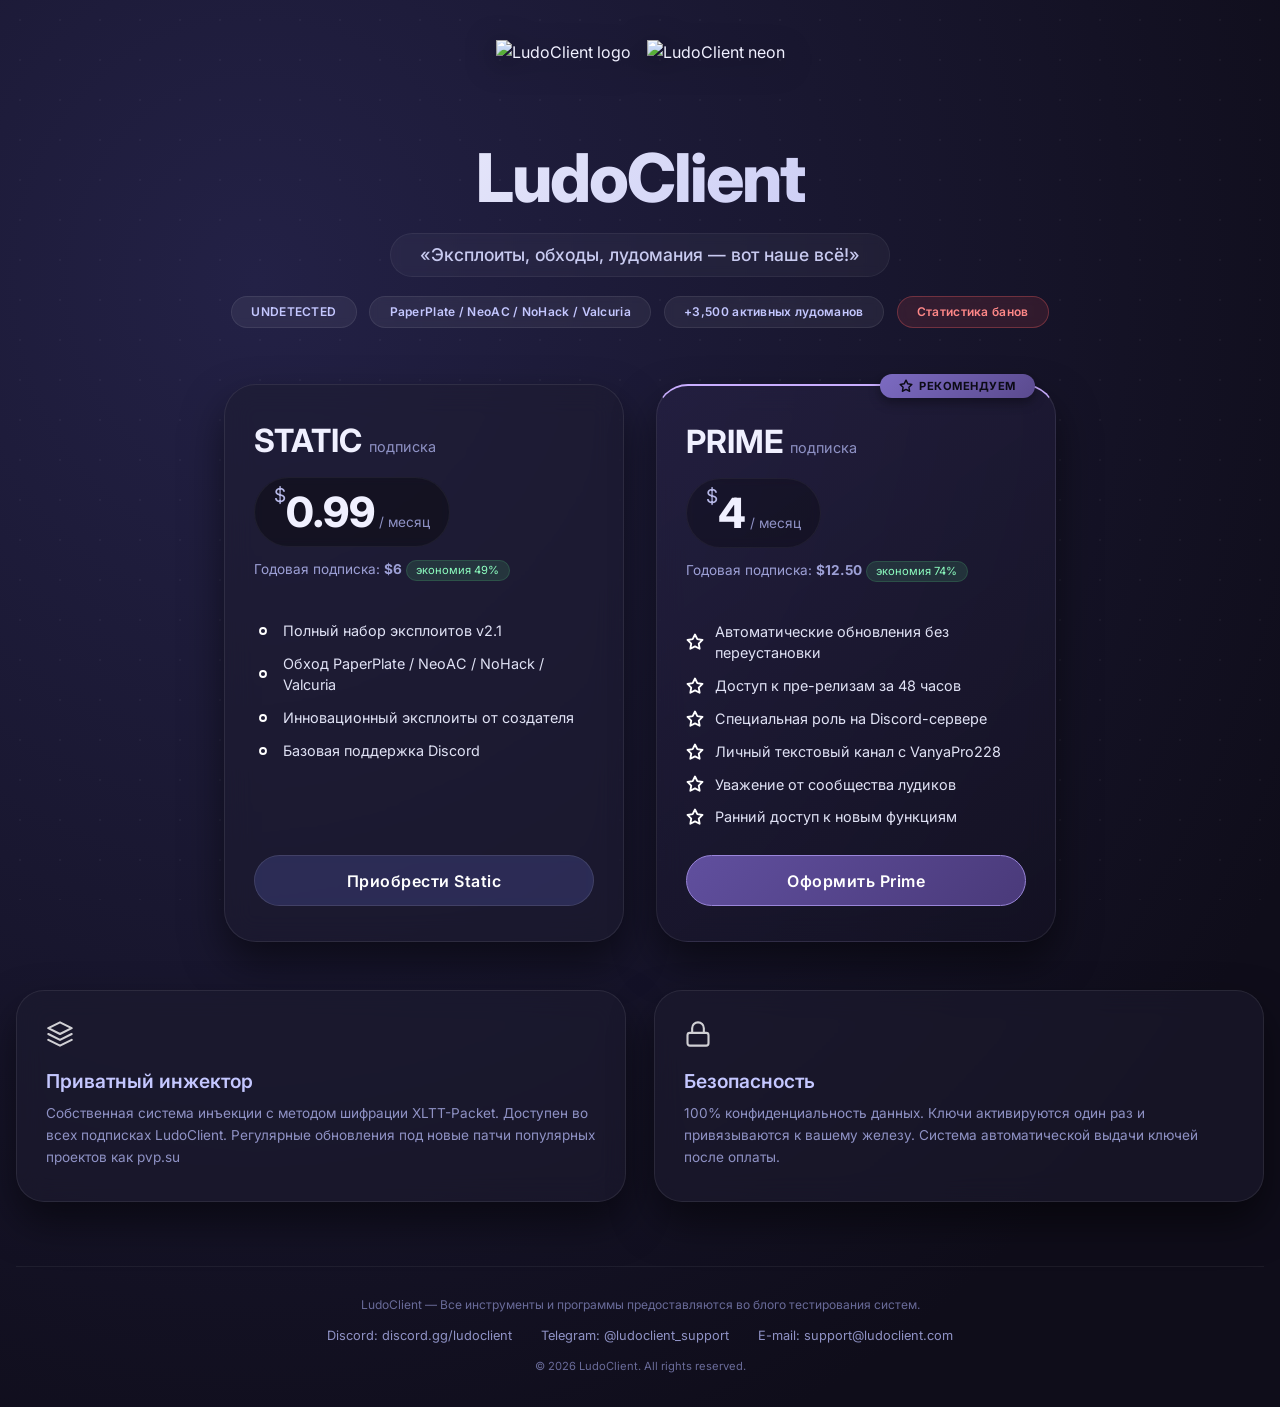
==== commit e5f27080: "." ====
--- a/index.html
+++ b/index.html
@@ -4,7 +4,7 @@
     <meta charset="UTF-8" />
     <meta name="viewport" content="width=device-width, initial-scale=1.0" />
     <title>LudoClient — официальный сайт</title>
-    <meta name="description" content="LudoClient — эксплоиты, обходы античитов и уникальный софт для игр. Приобрети подписку с расширенными возможностями." />
+    <meta name="description" content="LudoClient — эксплоиты, обходы античитов и стабильный undetected-инжектор. Топовый чит по низкой цене. Лудомания!" />
     <link rel="icon" type="image/png" href="https://raw.githubusercontent.com/ludoclient/ludoclient/refs/heads/main/neon.png" />
     <link rel="stylesheet" href="sss.css" />
     <link href="https://fonts.googleapis.com/css2?family=Inter:opsz,wght@14..32,400;14..32,500;14..32,600;14..32,700;14..32,800&display=swap" rel="stylesheet" />
@@ -166,4 +166,4 @@
 
     <script src="lox.js"></script>
 </body>
-</html>+</html>
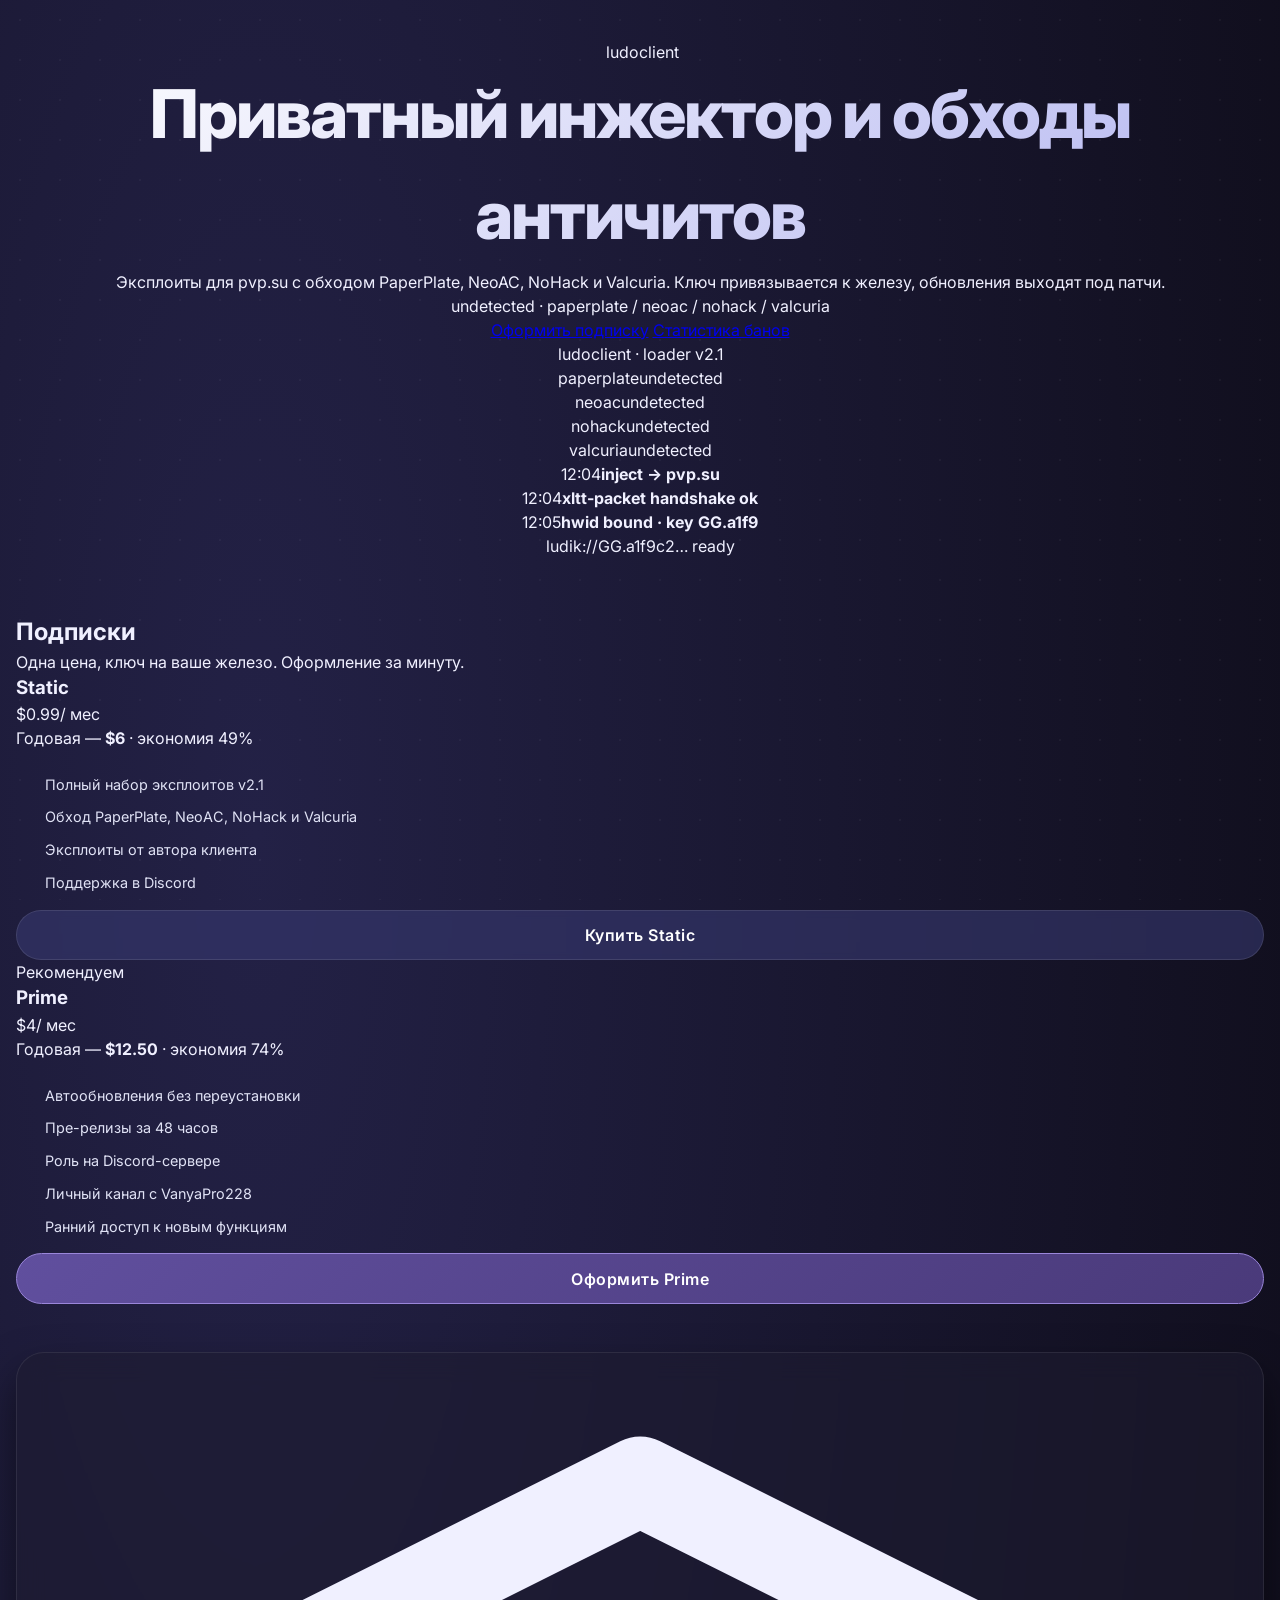
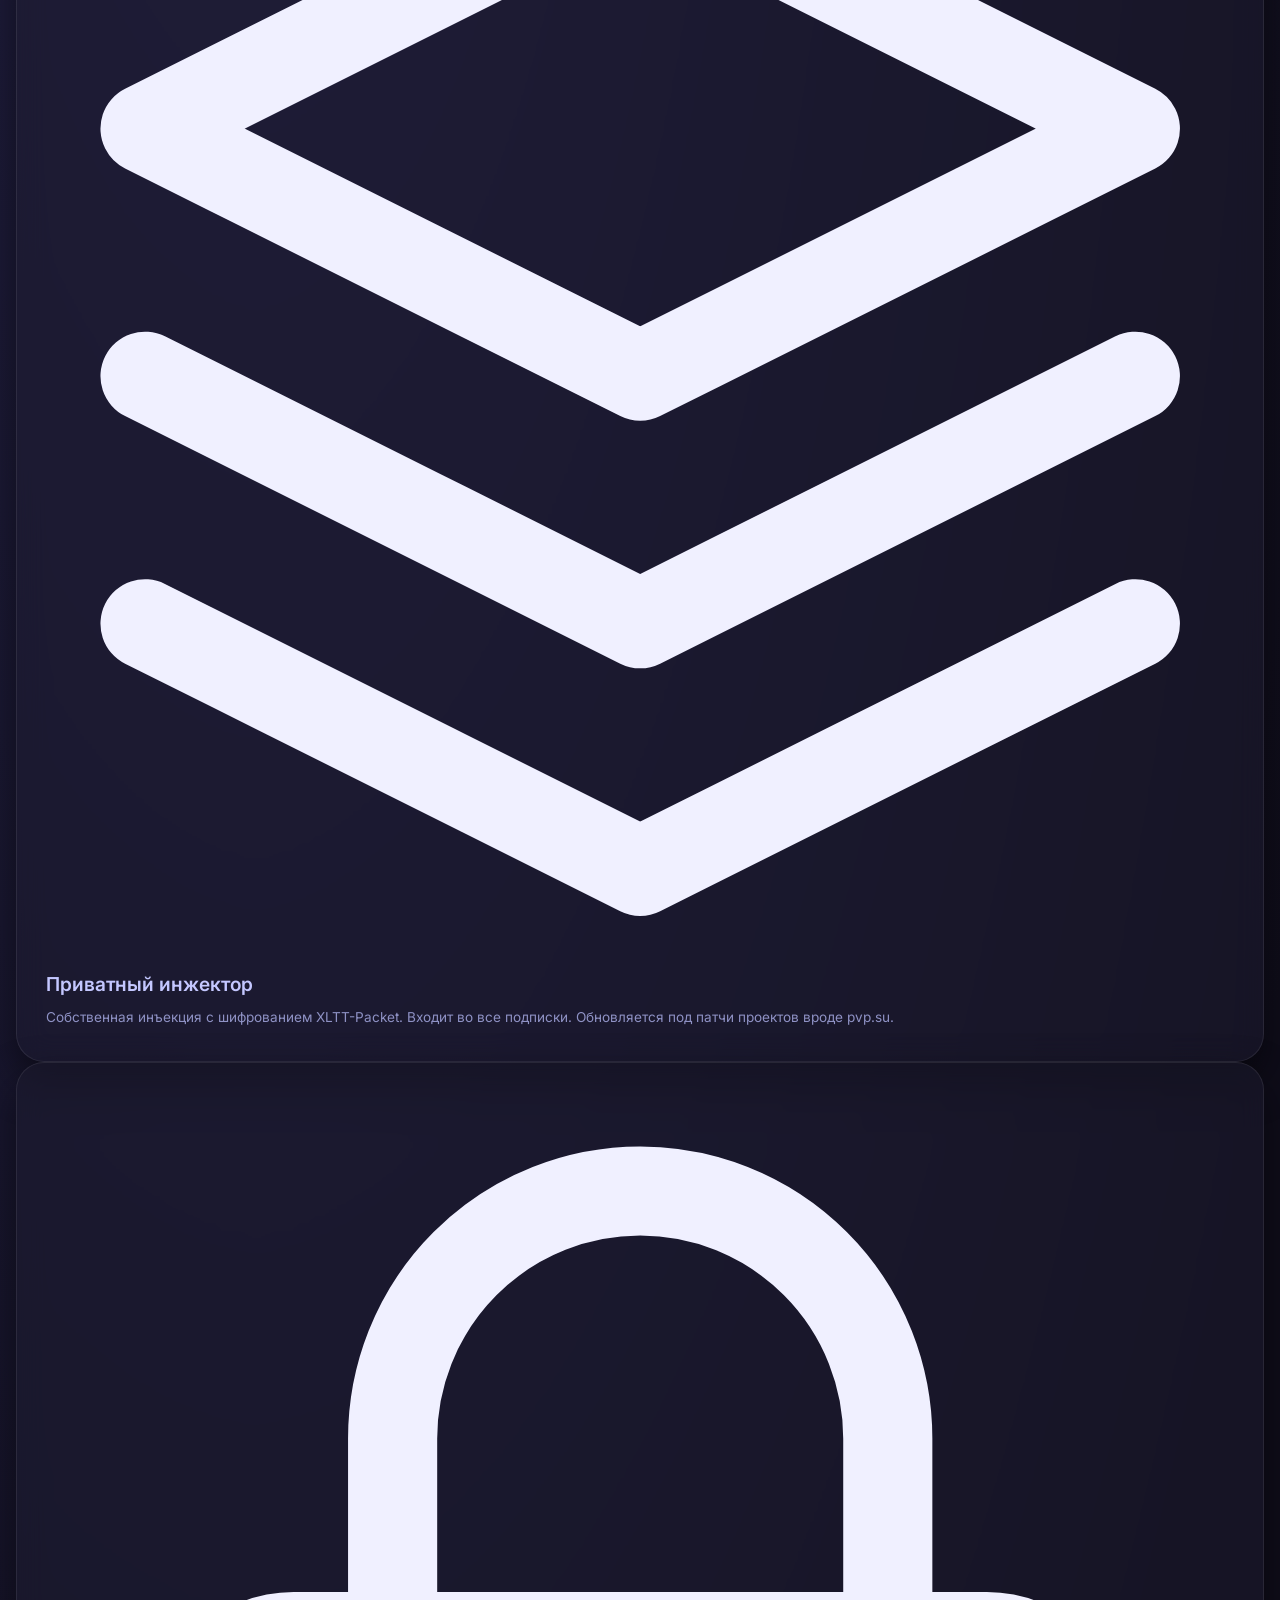
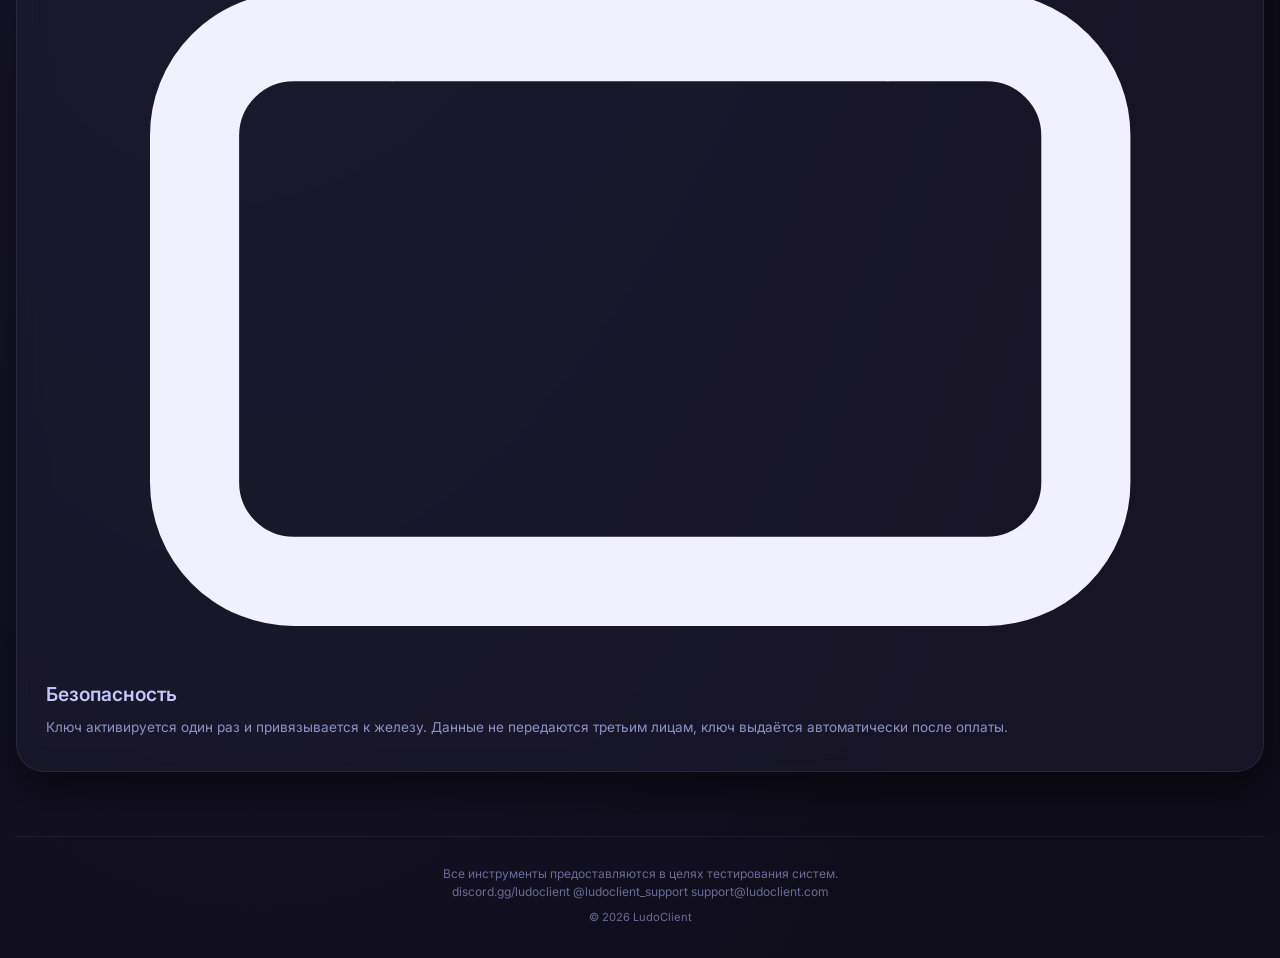
==== commit 4339b7dd: "Add files via upload" ====
--- a/index.html
+++ b/index.html
@@ -1,169 +1,181 @@
-<!DOCTYPE html>
-<html lang="ru">
-<head>
-    <meta charset="UTF-8" />
-    <meta name="viewport" content="width=device-width, initial-scale=1.0" />
-    <title>LudoClient — официальный сайт</title>
-    <meta name="description" content="LudoClient — эксплоиты, обходы античитов и стабильный undetected-инжектор. Топовый чит по низкой цене. Лудомания!" />
-    <link rel="icon" type="image/png" href="https://raw.githubusercontent.com/ludoclient/ludoclient/refs/heads/main/neon.png" />
-    <link rel="stylesheet" href="sss.css" />
-    <link href="https://fonts.googleapis.com/css2?family=Inter:opsz,wght@14..32,400;14..32,500;14..32,600;14..32,700;14..32,800&display=swap" rel="stylesheet" />
-</head>
-<body>
-
-    <div class="container">
-
-        <!-- ===== HERO ===== -->
-        <header class="hero">
-            <div class="logo-wrapper">
-                <img src="https://raw.githubusercontent.com/ludoclient/ludoclient/refs/heads/main/static.png" alt="LudoClient logo" class="logo-main" />
-                <img src="https://raw.githubusercontent.com/ludoclient/ludoclient/refs/heads/main/neon.png" alt="LudoClient neon" class="logo-neon" />
-            </div>
-            <h1>LudoClient</h1>
-            <p class="slogan">«Эксплоиты, обходы, лудомания — вот наше всё!»</p>
-            <div class="badge-group">
-                <span class="badge">UNDETECTED</span>
-                <span class="badge">PaperPlate / NeoAC / NoHack / Valcuria</span>
-                <span class="badge">+3,500 активных лудоманов</span>
-                <span class="badge ban-stat-badge"><a href="/ban-stat" class="ban-stat-link">Статистика банов</a></span>
-            </div>
-        </header>
-
-        <!-- ===== PRICING ===== -->
-        <section class="pricing-section">
-            <div class="pricing-grid">
-                <!-- STATIC -->
-                <div class="plan-card glass">
-                    <div class="plan-header">
-                        <h2>STATIC <span class="light">подписка</span></h2>
-                        <div class="price-tag">
-                            <span class="currency">$</span><span class="price-num">0.99</span>
-                            <span class="period">/ месяц</span>
-                        </div>
-                        <div class="annual-price">Годовая подписка: <strong>$6</strong> <span class="save">экономия 49%</span></div>
-                    </div>
-                    <ul class="features">
-                        <li>Полный набор эксплоитов v2.1</li>
-                        <li>Обход PaperPlate / NeoAC / NoHack / Valcuria</li>
-                        <li>Инновационный эксплоиты от создателя</li>
-                        <li>Базовая поддержка Discord</li>
-                    </ul>
-                    <button class="buy-btn" data-type="static" data-monthly="0.99" data-yearly="6">Приобрести Static</button>
-                </div>
-
-                <!-- PRIME -->
-                <div class="plan-card prime glass">
-                    <div class="prime-ribbon">
-                        <svg width="14" height="14" viewBox="0 0 24 24" fill="none" stroke="currentColor" stroke-width="2.5" stroke-linecap="round" stroke-linejoin="round"><polygon points="12 2 15.09 8.26 22 9.27 17 14.14 18.18 21.02 12 17.77 5.82 21.02 7 14.14 2 9.27 8.91 8.26 12 2"/></svg>
-                        РЕКОМЕНДУЕМ
-                    </div>
-                    <div class="plan-header">
-                        <h2>PRIME <span class="light">подписка</span></h2>
-                        <div class="price-tag">
-                            <span class="currency">$</span><span class="price-num">4</span>
-                            <span class="period">/ месяц</span>
-                        </div>
-                        <div class="annual-price">Годовая подписка: <strong>$12.50</strong> <span class="save">экономия 74%</span></div>
-                    </div>
-                    <ul class="features">
-                        <li>Автоматические обновления без переустановки</li>
-                        <li>Доступ к пре-релизам за 48 часов</li>
-                        <li>Специальная роль на Discord-сервере</li>
-                        <li>Личный текстовый канал с VanyaPro228</li>
-                        <li>Уважение от сообщества лудиков</li>
-                        <li>Ранний доступ к новым функциям</li>
-                    </ul>
-                    <button class="buy-btn prime-btn" data-type="prime" data-monthly="4" data-yearly="12.50">Оформить Prime</button>
-                </div>
-            </div>
-        </section>
-
-        <!-- ===== INFO ===== -->
-        <section class="info-section">
-            <div class="info-card glass">
-                <div class="info-icon">
-                    <svg width="28" height="28" viewBox="0 0 24 24" fill="none" stroke="currentColor" stroke-width="1.8" stroke-linecap="round" stroke-linejoin="round"><path d="M12 2L2 7l10 5 10-5-10-5z"/><path d="M2 17l10 5 10-5"/><path d="M2 12l10 5 10-5"/></svg>
-                </div>
-                <h3>Приватный инжектор</h3>
-                <p>Собственная система инъекции с методом шифрации XLTT-Packet. Доступен во всех подписках LudoClient. Регулярные обновления под новые патчи популярных проектов как pvp.su</p>
-            </div>
-            <div class="info-card glass">
-                <div class="info-icon">
-                    <svg width="28" height="28" viewBox="0 0 24 24" fill="none" stroke="currentColor" stroke-width="1.8" stroke-linecap="round" stroke-linejoin="round"><rect x="3" y="11" width="18" height="11" rx="2" ry="2"/><path d="M7 11V7a5 5 0 0110 0v4"/></svg>
-                </div>
-                <h3>Безопасность</h3>
-                <p>100% конфиденциальность данных. Ключи активируются один раз и привязываются к вашему железу. Система автоматической выдачи ключей после оплаты.</p>
-            </div>
-        </section>
-
-        <!-- ===== FOOTER ===== -->
-        <footer class="footer">
-            <p>LudoClient — Все инструменты и программы предоставляются во блого тестирования систем.</p>
-            <div class="social-links">
-                <span>Discord: discord.gg/ludoclient</span>
-                <span>Telegram: @ludoclient_support</span>
-                <span>E-mail: support@ludoclient.com</span>
-            </div>
-            <p class="copyright">© 2026 LudoClient. All rights reserved.</p>
-        </footer>
-
-    </div>
-
-    <!-- ===== MODAL ===== -->
-    <div id="paymentModal" class="modal">
-        <div class="modal-content glass">
-            <span class="close-modal">×</span>
-            <h3 id="modalTitle">Подписка Static на месяц</h3>
-            <p class="modal-sub">Заполните данные для оплаты. После успешного платежа ключ будет сгенерирован автоматически.</p>
-            <form id="paymentForm">
-                <div class="input-group">
-                    <label>Имя держателя карты</label>
-                    <input type="text" id="cardName" placeholder="IVAN IVANOV" autocomplete="off" required />
-                </div>
-                <div class="input-group">
-                    <label>Номер карты</label>
-                    <input type="text" id="cardNumber" maxlength="19" placeholder="4242 4242 4242 4242" required />
-                </div>
-                <div class="row-flex">
-                    <div class="input-group half">
-                        <label>Срок действия (MM/YY)</label>
-                        <input type="text" id="expiry" placeholder="12/28" maxlength="5" required />
-                    </div>
-                    <div class="input-group half">
-                        <label>CVV / CVC</label>
-                        <input type="password" id="cvv" maxlength="4" placeholder="123" required />
-                    </div>
-                </div>
-
-                <!-- КАСТОМНЫЙ ВЫПАДАЮЩИЙ СПИСОК -->
-                <div class="custom-select" id="planSelectWrapper">
-                    <div class="custom-select-trigger" id="planSelectTrigger">
-                        <span id="selectedPlanText">Месячная подписка — $0.99</span>
-                        <svg viewBox="0 0 24 24" fill="none" stroke="currentColor" stroke-width="2" stroke-linecap="round" stroke-linejoin="round"><polyline points="6 9 12 15 18 9"/></svg>
-                    </div>
-                    <ul class="custom-select-options" id="planSelectOptions">
-                        <!-- опции будут вставлены через JS -->
-                    </ul>
-                </div>
-                <!-- скрытый select для хранения значения -->
-                <select id="planSelect" style="display:none;"></select>
-
-                <div id="paymentAmount" class="payment-amount">Сумма к оплате: $0.99</div>
-                <button type="submit" class="generate-key-btn" id="payButton">Оплатить и получить ключ</button>
-            </form>
-            <div id="keyResult" class="key-result hidden">
-                <div class="key-success-icon">
-                    <svg width="32" height="32" viewBox="0 0 24 24" fill="none" stroke="currentColor" stroke-width="2.5" stroke-linecap="round" stroke-linejoin="round"><path d="M22 11.08V12a10 10 0 11-5.93-9.14"/><polyline points="22 4 12 14.01 9 11.01"/></svg>
-                </div>
-                <p>Платеж успешно обработан!</p>
-                <p class="key-label">Ваш лицензионный ключ LudoClient:</p>
-                <code id="generatedKey">ludik://GG.xxxxxxxxxxxxxxxxxxxxxxxxxxxxxx</code>
-                <button id="copyKeyBtn" class="copy-btn">Копировать ключ в буфер</button>
-                <p class="key-warning">Сохраните ключ. Он будет активирован при первом входе в лаунчер.</p>
-            </div>
-        </div>
-    </div>
-
-    <script src="lox.js"></script>
-</body>
-</html>
+<!DOCTYPE html>
+<html lang="ru">
+<head>
+    <meta charset="UTF-8" />
+    <meta name="viewport" content="width=device-width, initial-scale=1.0" />
+    <title>LudoClient — приватный инжектор и обходы античитов</title>
+    <meta name="description" content="LudoClient — приватный инжектор с обходами PaperPlate, NeoAC, NoHack и Valcuria для pvp.su. Ключ на железо, обновления под патчи." />
+    <link rel="icon" type="image/png" href="https://raw.githubusercontent.com/ludoclient/ludoclient/refs/heads/main/neon.png" />
+    <link rel="stylesheet" href="sss.css" />
+    <link rel="preconnect" href="https://fonts.googleapis.com" />
+    <link rel="preconnect" href="https://fonts.gstatic.com" crossorigin />
+    <link href="https://fonts.googleapis.com/css2?family=Inter:opsz,wght@14..32,400;14..32,500;14..32,600&family=JetBrains+Mono:wght@400;500&display=swap" rel="stylesheet" />
+</head>
+<body>
+    <div class="container">
+
+        <!-- ===== HERO ===== -->
+        <header class="hero">
+            <div class="hero-copy">
+                <div class="brand">
+                    <img class="brand-mark" src="https://raw.githubusercontent.com/ludoclient/ludoclient/refs/heads/main/neon.png" alt="" />
+                    <span class="brand-name">ludoclient</span>
+                </div>
+                <h1>Приватный инжектор и обходы античитов</h1>
+                <p class="hero-sub">Эксплоиты для pvp.su с обходом PaperPlate, NeoAC, NoHack и Valcuria. Ключ привязывается к железу, обновления выходят под патчи.</p>
+                <div class="status-line">
+                    <span class="dot"></span>undetected · paperplate / neoac / nohack / valcuria
+                </div>
+                <div class="hero-actions">
+                    <a href="#pricing" class="btn btn-primary">Оформить подписку</a>
+                    <a href="/ban-stat" class="btn btn-ghost">Статистика банов</a>
+                </div>
+            </div>
+
+            <div class="hero-visual">
+                <div class="panel" aria-hidden="true">
+                    <div class="panel-bar">
+                        <span class="panel-dots"><i></i><i></i><i></i></span>
+                        <span class="panel-title">ludoclient · loader</span>
+                        <span class="panel-status">v2.1</span>
+                    </div>
+                    <div class="panel-body">
+                        <div class="ac-row"><span class="ac-name">paperplate</span><span class="ac-state">undetected</span></div>
+                        <div class="ac-row"><span class="ac-name">neoac</span><span class="ac-state">undetected</span></div>
+                        <div class="ac-row"><span class="ac-name">nohack</span><span class="ac-state">undetected</span></div>
+                        <div class="ac-row"><span class="ac-name">valcuria</span><span class="ac-state">undetected</span></div>
+                        <div class="log">
+                            <div class="log-line"><span class="log-t">12:04</span><b>inject → pvp.su</b></div>
+                            <div class="log-line"><span class="log-t">12:04</span><b>xltt-packet handshake ok</b></div>
+                            <div class="log-line"><span class="log-t">12:05</span><b>hwid bound · key GG.a1f9</b></div>
+                        </div>
+                        <div class="panel-foot">
+                            <span class="mono dim">ludik://GG.a1f9c2…</span>
+                            <span class="mono ok">ready</span>
+                        </div>
+                    </div>
+                </div>
+            </div>
+        </header>
+
+        <!-- ===== PRICING ===== -->
+        <section class="pricing" id="pricing">
+            <div class="section-head">
+                <h2>Подписки</h2>
+                <p>Одна цена, ключ на ваше железо. Оформление за минуту.</p>
+            </div>
+            <div class="plans">
+
+                <article class="plan">
+                    <div class="plan-top">
+                        <h3>Static</h3>
+                        <div class="price"><span class="cur">$</span><span class="num">0.99</span><span class="per">/ мес</span></div>
+                        <div class="plan-meta">Годовая — <strong>$6</strong> · экономия 49%</div>
+                    </div>
+                    <ul class="features">
+                        <li>Полный набор эксплоитов v2.1</li>
+                        <li>Обход PaperPlate, NeoAC, NoHack и Valcuria</li>
+                        <li>Эксплоиты от автора клиента</li>
+                        <li>Поддержка в Discord</li>
+                    </ul>
+                    <button class="buy-btn btn btn-ghost btn-plan" data-type="static" data-monthly="0.99" data-yearly="6">Купить Static</button>
+                </article>
+
+                <article class="plan plan-prime">
+                    <span class="plan-flag">Рекомендуем</span>
+                    <div class="plan-top">
+                        <h3>Prime</h3>
+                        <div class="price"><span class="cur">$</span><span class="num">4</span><span class="per">/ мес</span></div>
+                        <div class="plan-meta">Годовая — <strong>$12.50</strong> · экономия 74%</div>
+                    </div>
+                    <ul class="features">
+                        <li>Автообновления без переустановки</li>
+                        <li>Пре-релизы за 48 часов</li>
+                        <li>Роль на Discord-сервере</li>
+                        <li>Личный канал с VanyaPro228</li>
+                        <li>Ранний доступ к новым функциям</li>
+                    </ul>
+                    <button class="buy-btn prime-btn btn btn-primary btn-plan" data-type="prime" data-monthly="4" data-yearly="12.50">Оформить Prime</button>
+                </article>
+
+            </div>
+        </section>
+
+        <!-- ===== INFO ===== -->
+        <section class="info">
+            <div class="info-card">
+                <svg class="ic" viewBox="0 0 24 24" fill="none" stroke="currentColor" stroke-width="1.8" stroke-linecap="round" stroke-linejoin="round"><path d="M12 2L2 7l10 5 10-5-10-5z"/><path d="M2 17l10 5 10-5"/><path d="M2 12l10 5 10-5"/></svg>
+                <h3>Приватный инжектор</h3>
+                <p>Собственная инъекция с шифрованием XLTT-Packet. Входит во все подписки. Обновляется под патчи проектов вроде pvp.su.</p>
+            </div>
+            <div class="info-card">
+                <svg class="ic" viewBox="0 0 24 24" fill="none" stroke="currentColor" stroke-width="1.8" stroke-linecap="round" stroke-linejoin="round"><rect x="3" y="11" width="18" height="11" rx="2" ry="2"/><path d="M7 11V7a5 5 0 0110 0v4"/></svg>
+                <h3>Безопасность</h3>
+                <p>Ключ активируется один раз и привязывается к железу. Данные не передаются третьим лицам, ключ выдаётся автоматически после оплаты.</p>
+            </div>
+        </section>
+
+        <!-- ===== FOOTER ===== -->
+        <footer class="footer">
+            <p>Все инструменты предоставляются в целях тестирования систем.</p>
+            <div class="social">
+                <span>discord.gg/ludoclient</span>
+                <span>@ludoclient_support</span>
+                <span>support@ludoclient.com</span>
+            </div>
+            <p class="copyright">© 2026 LudoClient</p>
+        </footer>
+
+    </div>
+
+    <!-- ===== MODAL (IDs/classes preserved for lox.js) ===== -->
+    <div id="paymentModal" class="modal">
+        <div class="modal-content">
+            <button class="close-modal" aria-label="Закрыть">×</button>
+            <h3 id="modalTitle">Подписка Static на месяц</h3>
+            <p class="modal-sub">Заполните данные карты. После оплаты ключ выдаётся автоматически.</p>
+            <form id="paymentForm">
+                <div class="input-group">
+                    <label>Имя держателя карты</label>
+                    <input type="text" id="cardName" placeholder="IVAN IVANOV" autocomplete="off" required />
+                </div>
+                <div class="input-group">
+                    <label>Номер карты</label>
+                    <input type="text" id="cardNumber" maxlength="19" placeholder="4242 4242 4242 4242" required />
+                </div>
+                <div class="row-flex">
+                    <div class="input-group half">
+                        <label>Срок действия</label>
+                        <input type="text" id="expiry" placeholder="12/28" maxlength="5" required />
+                    </div>
+                    <div class="input-group half">
+                        <label>CVV / CVC</label>
+                        <input type="password" id="cvv" maxlength="4" placeholder="123" required />
+                    </div>
+                </div>
+
+                <div class="custom-select" id="planSelectWrapper">
+                    <div class="custom-select-trigger" id="planSelectTrigger">
+                        <span id="selectedPlanText">Месячная подписка — $0.99</span>
+                        <svg viewBox="0 0 24 24" fill="none" stroke="currentColor" stroke-width="2" stroke-linecap="round" stroke-linejoin="round"><polyline points="6 9 12 15 18 9"/></svg>
+                    </div>
+                    <ul class="custom-select-options" id="planSelectOptions"></ul>
+                </div>
+                <select id="planSelect" style="display:none;"></select>
+
+                <div id="paymentAmount" class="payment-amount">Сумма к оплате: $0.99</div>
+                <button type="submit" class="generate-key-btn" id="payButton">Оплатить и получить ключ</button>
+            </form>
+            <div id="keyResult" class="key-result hidden">
+                <p>Платёж обработан. Ваш ключ LudoClient:</p>
+                <p class="key-label">Лицензионный ключ</p>
+                <code id="generatedKey">ludik://GG.xxxxxxxxxxxxxxxxxxxxxxxxxxxxxx</code>
+                <button id="copyKeyBtn" class="copy-btn">Копировать ключ</button>
+                <p class="key-warning">Ключ активируется при первом входе в лаунчер и привязывается к железу.</p>
+            </div>
+        </div>
+    </div>
+
+    <script src="lox.js"></script>
+</body>
+</html>
